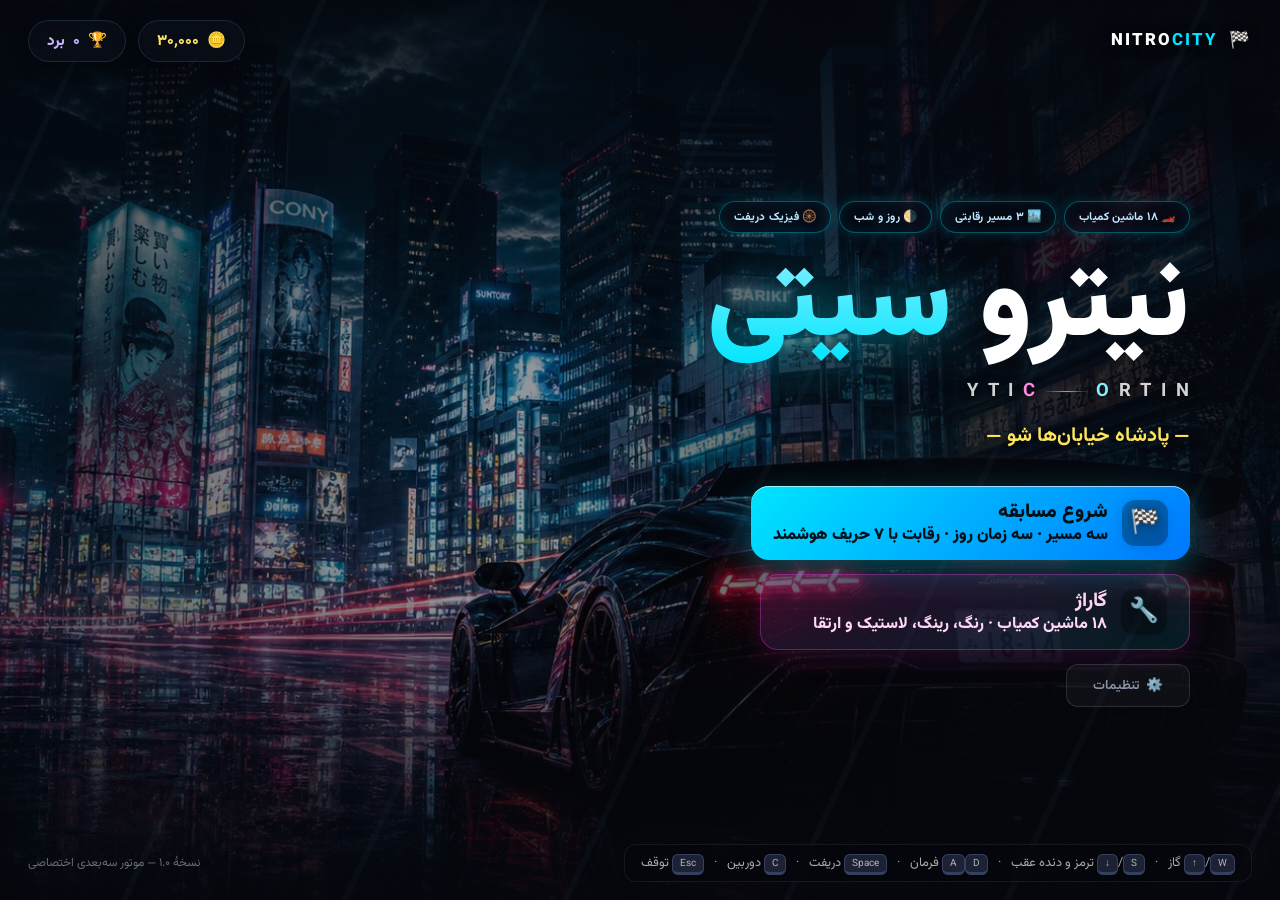
==== index.html @ 181ea03b "feat(polish): epic main menu, richer car models, livelier world Main menu: floating neon particles, " ====
<!DOCTYPE html>
<html lang="fa" dir="rtl">
<head>
<meta charset="UTF-8">
<meta name="viewport" content="width=device-width, initial-scale=1.0, maximum-scale=1.0, user-scalable=no">
<meta name="theme-color" content="#05070d">
<meta name="description" content="نیترو سیتی — بازی ماشین‌سواری سه‌بعدی حرفه‌ای با ۱۸ خودروی اسپرت، مسابقه‌ای، لوکس، کلاسیک و هایپر، سه مسیر مسابقه و شخصی‌سازی کامل.">
<title>نیترو سیتی | Nitro City — مسابقهٔ سه‌بعدی ماشین‌ها</title>
<link rel="icon" href="data:image/svg+xml,<svg xmlns=%22http://www.w3.org/2000/svg%22 viewBox=%220 0 100 100%22><text y=%22.9em%22 font-size=%2290%22>🏁</text></svg>">
<link rel="preconnect" href="https://fonts.googleapis.com">
<link rel="preconnect" href="https://fonts.gstatic.com" crossorigin>
<link href="https://fonts.googleapis.com/css2?family=Vazirmatn:wght@400;600;800;900&display=swap" rel="stylesheet">
<link rel="stylesheet" href="css/style.css">
</head>
<body>
<div id="app">

  <!-- ============ صفحهٔ اصلی ============ -->
  <section id="screen-menu" class="screen visible">
    <div class="menu-bg"></div>
    <div class="menu-vignette"></div>

    <header class="menu-topbar">
      <div class="brand-mini"><span class="flag">🏁</span> NITRO<b>CITY</b></div>
      <div class="topbar-pills">
        <div class="pill pill-coins" title="اعتبار شما">🪙 <span id="menu-coins">۰</span></div>
        <div class="pill pill-wins" title="بردهای شما">🏆 <span id="menu-wins">۰</span> برد</div>
      </div>
    </header>

    <div id="menu-particles" aria-hidden="true"><i></i><i></i><i></i><i></i><i></i><i></i><i></i><i></i><i></i><i></i><i></i><i></i><i></i><i></i><i></i><i></i><i></i><i></i><i></i><i></i></div>
    <div class="speed-lines" aria-hidden="true"></div>
    <div class="menu-center">
      <div class="menu-chips">
        <span class="menu-chip">🏎️ ۱۸ ماشین کمیاب</span>
        <span class="menu-chip">🏙️ ۳ مسیر رقابتی</span>
        <span class="menu-chip">🌗 روز و شب</span>
        <span class="menu-chip">🛞 فیزیک دریفت</span>
      </div>
      <div class="game-logo">نیترو <em>سیتی</em></div>
      <div class="game-logo-en"><span>N</span><span>I</span><span>T</span><span>R</span><span>O</span><s></s><span>C</span><span>I</span><span>T</span><span>Y</span></div>
      <div class="tagline"><span class="neon-flicker">— پادشاه خیابان‌ها شو —</span></div>

      <div class="menu-buttons">
        <button id="btn-start-race" class="btn btn-primary btn-huge">
          <span class="btn-icon">🏁</span>
          <span class="btn-text">شروع مسابقه<small>سه مسیر · سه زمان روز · رقابت با ۷ حریف هوشمند</small></span>
        </button>
        <button id="btn-garage" class="btn btn-secondary btn-huge">
          <span class="btn-icon">🔧</span>
          <span class="btn-text">گاراژ<small>۱۸ ماشین کمیاب · رنگ، رینگ، لاستیک و ارتقا</small></span>
        </button>
        <button id="btn-settings" class="btn btn-ghost">⚙️ &nbsp;تنظیمات</button>
      </div>
    </div>

    <footer class="menu-footer">
      <div class="controls-hint">
        <span><kbd>W</kbd>/<kbd>↑</kbd> گاز</span>·
        <span><kbd>S</kbd>/<kbd>↓</kbd> ترمز و دنده عقب</span>·
        <span><kbd>A</kbd><kbd>D</kbd> فرمان</span>·
        <span><kbd>Space</kbd> دریفت</span>·
        <span><kbd>C</kbd> دوربین</span>·
        <span><kbd>Esc</kbd> توقف</span>
      </div>
      <div class="menu-version">نسخهٔ ۱.۰ — موتور سه‌بعدی اختصاصی</div>
    </footer>
  </section>

  <!-- ============ انتخاب مسیر و مسابقه ============ -->
  <section id="screen-setup" class="screen">
    <header class="subtopbar">
      <button class="icon-btn back-btn" data-goto="menu" aria-label="بازگشت">←</button>
      <h2>انتخاب مسیر مسابقه</h2>
      <div class="pill pill-coins">🪙 <span id="setup-coins">۰</span></div>
    </header>

    <div class="setup-scroll">
      <div id="track-list" class="track-list"></div>

      <div class="setup-options">
        <div class="option-group">
          <div class="option-title">🕒 زمان روز</div>
          <div id="tod-list" class="choice-row"></div>
        </div>
        <div class="option-group">
          <div class="option-title">🔄 تعداد دور</div>
          <div id="laps-group" class="choice-row">
            <button class="choice-chip" data-laps="1">۱ دور</button>
            <button class="choice-chip selected" data-laps="2">۲ دور</button>
            <button class="choice-chip" data-laps="3">۳ دور</button>
          </div>
        </div>
        <div class="option-group">
          <div class="option-title">🎚️ سختی</div>
          <div id="diff-group" class="choice-row"></div>
        </div>
      </div>

      <div class="setup-car-bar">
        <div class="setup-car-info">
          <span class="setup-car-label">ماشین شما</span>
          <strong id="setup-car-name">—</strong>
          <span id="setup-car-class" class="class-badge">اسپرت</span>
        </div>
        <button id="btn-change-car" class="btn btn-ghost small">تعویض ماشین</button>
        <button id="btn-launch" class="btn btn-primary btn-launch">استارت! 🟢</button>
      </div>
    </div>
  </section>

  <!-- ============ گاراژ ============ -->
  <section id="screen-garage" class="screen">
    <header class="subtopbar">
      <button class="icon-btn back-btn" data-goto="menu" aria-label="بازگشت">←</button>
      <h2>گاراژ نیترو سیتی</h2>
      <div class="pill pill-coins">🪙 <span id="garage-coins">۰</span></div>
    </header>

    <div class="garage-layout">
      <!-- پنل مشخصات و ارتقا -->
      <aside class="spec-panel panel">
        <div class="spec-badges"><span id="spec-class" class="class-badge">اسپرت</span><span id="spec-rarity" class="rarity-badge">معمولی</span></div>
        <h1 id="spec-name" class="spec-name">—</h1>
        <div id="spec-model" class="spec-model">—</div>
        <p id="spec-desc" class="spec-desc">—</p>

        <div class="stat-bars">
          <div class="stat-row"><span class="stat-label">سرعت</span><div class="bar"><div class="bar-fill speed" id="bar-speed"></div></div><span class="stat-num" id="num-speed">۰</span></div>
          <div class="stat-row"><span class="stat-label">شتاب</span><div class="bar"><div class="bar-fill accel" id="bar-accel"></div></div><span class="stat-num" id="num-accel">۰</span></div>
          <div class="stat-row"><span class="stat-label">هندلینگ</span><div class="bar"><div class="bar-fill handling" id="bar-handling"></div></div><span class="stat-num" id="num-handling">۰</span></div>
          <div class="stat-row"><span class="stat-label">ترمز</span><div class="bar"><div class="bar-fill braking" id="bar-braking"></div></div><span class="stat-num" id="num-braking">۰</span></div>
        </div>
        <div class="spec-chips">
          <div class="chip">🏎️ حداکثر سرعت <b id="chip-topspeed">۰</b> km/h</div>
          <div class="chip">📅 سال <b id="chip-year">۰</b></div>
        </div>

        <div class="upgrades">
          <div class="upgrades-title">⚡ ارتقای ماشین <span id="upgrade-note"></span></div>
          <div id="upgrade-rows"></div>
        </div>
      </aside>

      <!-- پیش‌نمایش سه‌بعدی -->
      <div class="preview-area">
        <div class="preview-glow"></div>
        <canvas id="garage-canvas"></canvas>
        <button class="preview-arrow prev" id="car-prev" aria-label="ماشین قبلی">›</button>
        <button class="preview-arrow next" id="car-next" aria-label="ماشین بعدی">‹</button>
        <div class="preview-counter" id="preview-counter">۱ / ۱۸</div>
      </div>

      <!-- پنل شخصی‌سازی -->
      <aside class="custom-panel panel">
        <div class="custom-section">
          <div class="custom-title">🎨 رنگ بدنه</div>
          <div id="paint-grid" class="paint-grid"></div>
          <div id="finish-row" class="choice-row finish-row"></div>
        </div>

        <div class="custom-section">
          <div class="custom-title">⚙️ رینگ‌ها</div>
          <div id="rim-grid" class="rim-grid"></div>
          <div class="rim-color-row"><span class="mini-label">رنگ رینگ</span><div id="rimcolor-row" class="choice-row"></div></div>
        </div>

        <div class="custom-section">
          <div class="custom-title">🛞 لاستیک</div>
          <div id="tire-list" class="tire-list"></div>
        </div>

        <div class="custom-section">
          <div class="custom-title">💡 زیرنور نئون</div>
          <div id="glow-row" class="choice-row"></div>
        </div>

        <button id="btn-buy" class="btn btn-primary btn-buy">انتخاب این ماشین</button>
      </aside>
    </div>

    <div class="car-strip-wrap">
      <div id="car-strip" class="car-strip"></div>
    </div>
  </section>

  <!-- ============ نتایج مسابقه ============ -->
  <section id="screen-results" class="screen">
    <div class="results-card panel">
      <div id="result-medal" class="result-medal">🥇</div>
      <h1 id="result-title" class="result-title">برنده شدید!</h1>
      <div id="result-track" class="result-track">خیابان نئون · شب</div>

      <div class="result-breakdown">
        <div class="result-row"><span>جایزهٔ رتبه <b id="result-place">۱</b>ام</span><span class="coin">🪙 <b id="result-place-coins">۰</b></span></div>
        <div class="result-row"><span>پاداش دریفت (<b id="result-drift-score">۰</b> امتیاز)</span><span class="coin">🪙 <b id="result-drift-coins">۰</b></span></div>
        <div class="result-row total"><span>مجموع دریافتی</span><span class="coin">🪙 <b id="result-total-coins">۰</b></span></div>
      </div>

      <div class="result-records">
        <div class="record"><span class="record-label">بهترین دور</span><b id="result-best-lap">—</b><span id="result-new-best" class="new-best hidden">رکورد جدید! ⚡</span></div>
        <div class="record"><span class="record-label">زمان کل</span><b id="result-total-time">—</b></div>
      </div>

      <div class="result-buttons">
        <button id="btn-retry" class="btn btn-primary">🔁 دوباره</button>
        <button id="btn-results-garage" class="btn btn-secondary">🔧 گاراژ</button>
        <button id="btn-results-menu" class="btn btn-ghost">🏠 منوی اصلی</button>
      </div>
    </div>
  </section>

  <!-- ============ HUD مسابقه ============ -->
  <section id="screen-hud" class="screen">
    <div id="race-container"></div>

    <div id="hud">
      <div class="hud-top-right">
        <div class="hud-block">
          <div id="hud-pos-wrap" class="hud-pos-wrap"><span id="hud-pos">1</span><span class="hud-pos-total">/۸</span></div>
          <div class="hud-block-label">جایگاه</div>
        </div>
        <div class="hud-block">
          <div id="hud-lap" class="hud-mid-text">دور ۱/۲</div>
          <div class="hud-block-label">دور</div>
        </div>
        <div class="hud-block">
          <div id="hud-time" class="hud-mid-text">۰۰:۰۰.۰۰</div>
          <div class="hud-block-label">زمان · بهترین: <span id="hud-best">--:--.--</span></div>
        </div>
      </div>

      <div class="hud-top-left">
        <button id="btn-cam" class="hud-btn" title="تغییر دوربین (C)">🎥</button>
        <button id="btn-mute" class="hud-btn" title="صدا (M)">🔊</button>
        <button id="btn-pause" class="hud-btn" title="توقف (Esc)">⏸️</button>
      </div>

      <div class="hud-speedo">
        <div class="rpm-bar"><div id="hud-rpm-fill" class="rpm-fill"></div></div>
        <div class="speedo-row">
          <div id="hud-speed" class="hud-speed">۰</div>
          <div class="speedo-side">
            <div class="speedo-unit">km/h</div>
            <div class="gear-badge">دنده <b id="hud-gear">1</b></div>
          </div>
        </div>
      </div>

      <canvas id="minimap" width="170" height="170" aria-hidden="true"></canvas>
      <div id="hud-msg" class="hud-msg"></div>
      <div id="hud-drift" class="hud-drift">DRIFT +0</div>
    </div>

    <div id="countdown-overlay"><div id="countdown-num">3</div></div>

    <div id="pause-overlay">
      <div class="pause-card panel">
        <h2>⏸️ توقف بازی</h2>
        <button id="btn-resume" class="btn btn-primary">ادامهٔ مسابقه</button>
        <button id="btn-restart" class="btn btn-secondary">🔁 شروع دوباره</button>
        <button id="btn-quit" class="btn btn-ghost">🏠 خروج به منو</button>
      </div>
    </div>

    <div id="touch-controls" aria-hidden="true">
      <div class="touch-left">
        <button id="touch-left" class="touch-btn steer">◀</button>
        <button id="touch-right" class="touch-btn steer">▶</button>
      </div>
      <div class="touch-right">
        <button id="touch-drift" class="touch-btn drift">DRIFT</button>
        <button id="touch-brake" class="touch-btn brake">▼</button>
        <button id="touch-gas" class="touch-btn gas">▲</button>
      </div>
    </div>
  </section>

  <!-- ============ تنظیمات ============ -->
  <div id="settings-modal" class="modal" role="dialog" aria-modal="true" aria-labelledby="settings-title">
    <div class="modal-card panel">
      <div class="modal-head">
        <h2 id="settings-title">⚙️ تنظیمات</h2>
        <button id="btn-close-settings" class="icon-btn" aria-label="بستن">✕</button>
      </div>
      <div class="setting-row">
        <div><div class="setting-name">کیفیت گرافیک</div><div class="setting-desc">سایه‌ها و رزولوشن رندر</div></div>
        <div id="setting-quality" class="choice-row">
          <button class="choice-chip" data-q="high">بالا ✨</button>
          <button class="choice-chip" data-q="low">سریع 🚀</button>
        </div>
      </div>
      <div class="setting-row">
        <div><div class="setting-name">دوربین پیش‌فرض</div><div class="setting-desc">نمای شروع هر مسابقه</div></div>
        <div id="setting-camera" class="choice-row">
          <button class="choice-chip" data-cam="chase">تعقیب</button>
          <button class="choice-chip" data-cam="cockpit">کابین</button>
        </div>
      </div>
      <div class="setting-row">
        <div><div class="setting-name">صدا</div><div class="setting-desc">موتور، تایر و افکت‌ها</div></div>
        <div id="setting-mute" class="choice-row">
          <button class="choice-chip" data-mute="off">روشن 🔊</button>
          <button class="choice-chip" data-mute="on">بی‌صدا 🔇</button>
        </div>
      </div>
      <button id="btn-reset-save" class="btn btn-danger">🗑️ شروع از صفر (حذف پیشرفت)</button>
    </div>
  </div>

  <div id="toast" role="status"></div>
</div>

<script src="js/vendor/three.min.js"></script>
<script src="js/data.js"></script>
<script src="js/audio.js"></script>
<script src="js/carfactory.js"></script>
<script src="js/world.js"></script>
<script src="js/race.js"></script>
<script src="js/ui.js"></script>
<script src="js/main.js"></script>
</body>
</html>
---- css/style.css ----
/* ============================================================
   NIRO CITY — استایل کامل بازی (تاریک · نئون · RTL)
   ============================================================ */
:root{
  --bg:#05070d;
  --bg-2:#0a0e18;
  --panel:rgba(15,19,32,.78);
  --panel-solid:#10141f;
  --panel-border:rgba(120,220,255,.14);
  --panel-border-strong:rgba(0,229,255,.35);
  --text:#e9edf5;
  --muted:#8b93a7;
  --cyan:#00e5ff;
  --cyan-dim:#0e6e80;
  --magenta:#ff2fd6;
  --yellow:#ffe45e;
  --orange:#ff7a1a;
  --green:#34d399;
  --red:#ff5d5d;
  --shadow:0 18px 60px rgba(0,0,0,.55);
  --radius:18px;
  --font:'Vazirmatn',Tahoma,sans-serif;
}
*{margin:0;padding:0;box-sizing:border-box;-webkit-tap-highlight-color:transparent}
html,body{height:100%;overflow:hidden;background:var(--bg)}
body{font-family:var(--font);color:var(--text);user-select:none}
#app{position:fixed;inset:0;overflow:hidden}
.hidden{display:none !important}
b,strong{font-weight:800}
kbd{background:#1c2233;border:1px solid #33405e;border-bottom-width:3px;border-radius:6px;padding:1px 7px;font-size:.78em;font-family:inherit}

/* ============ اسکرین‌ها ============ */
.screen{position:absolute;inset:0;opacity:0;visibility:hidden;pointer-events:none;transition:opacity .38s ease,visibility .38s;overflow:hidden}
.screen.visible{opacity:1;visibility:visible;pointer-events:auto}

/* ============ دکمه‌ها ============ */
.btn{font-family:var(--font);cursor:pointer;border:none;border-radius:14px;color:var(--text);display:inline-flex;align-items:center;gap:12px;justify-content:center;transition:transform .15s,box-shadow .15s,filter .15s;position:relative;white-space:nowrap}
.btn:active{transform:scale(.965)}
.btn-primary{background:linear-gradient(135deg,#00e5ff 0%,#00b3ff 45%,#0077ff 100%);color:#031018;font-weight:900;box-shadow:0 10px 34px rgba(0,229,255,.32),inset 0 1px 0 rgba(255,255,255,.6)}
.btn-primary:hover{transform:translateY(-2px);box-shadow:0 14px 44px rgba(0,229,255,.45),inset 0 1px 0 rgba(255,255,255,.6);filter:brightness(1.06)}
.btn-secondary{background:linear-gradient(160deg,rgba(255,47,214,.16),rgba(0,229,255,.10));border:1px solid rgba(255,47,214,.35);color:#ffd7f4;font-weight:800;box-shadow:0 8px 26px rgba(255,47,214,.12)}
.btn-secondary:hover{border-color:var(--magenta);transform:translateY(-2px);box-shadow:0 12px 34px rgba(255,47,214,.28)}
.btn-ghost{background:rgba(255,255,255,.04);border:1px solid rgba(255,255,255,.12);color:var(--muted);font-weight:600}
.btn-ghost:hover{color:var(--text);border-color:rgba(255,255,255,.3)}
.btn-danger{background:linear-gradient(160deg,#3a0d12,#20060a);border:1px solid rgba(255,93,93,.4);color:#ffb1b1;font-weight:700;padding:12px 18px;width:100%;margin-top:14px}
.btn-danger:hover{border-color:var(--red);color:#fff}
.btn-huge{padding:14px 22px;min-width:min(430px,92vw);justify-content:flex-start;text-align:right;border-radius:18px}
.btn-text{display:flex;flex-direction:column;align-items:flex-start;line-height:1.25;font-size:1.22rem}
.btn-big{font-size:1.2rem;padding:16px 30px}
.btn.small{padding:8px 14px;font-size:.85rem}
.icon-btn{background:rgba(255,255,255,.05);border:1px solid rgba(255,255,255,.1);color:var(--text);width:44px;height:44px;border-radius:12px;font-size:1.35rem;cursor:pointer;transition:.15s;display:inline-flex;align-items:center;justify-content:center}
.icon-btn:hover{border-color:var(--cyan);color:var(--cyan)}
.back-btn{font-size:1.5rem}

.pill{background:rgba(10,14,24,.72);backdrop-filter:blur(8px);border:1px solid var(--panel-border);border-radius:999px;padding:8px 18px;font-weight:800;font-size:.95rem;display:inline-flex;align-items:center;gap:8px;box-shadow:0 4px 18px rgba(0,0,0,.4)}
.pill-coins{color:var(--yellow)}
.pill-wins{color:#c4b5fd}

/* ============ منوی اصلی ============ */
#screen-menu{display:flex;flex-direction:column;overflow:hidden}
.menu-bg{position:absolute;inset:0;background:url('../assets/hero.jpg') center 30%/cover no-repeat;transform:scale(1.06);animation:heroDrift 26s ease-in-out infinite alternate}
@keyframes heroDrift{from{transform:scale(1.06) translate(0,0)}to{transform:scale(1.13) translate(-1.6%, -3%)}}
/* لوگوی دوخطی سینمایی با میله‌های نوری */
.menu-vignette{position:absolute;inset:0;background:radial-gradient(120% 90% at 72% 42%,transparent 0%,rgba(5,7,13,.28) 55%,rgba(5,7,13,.66) 100%),linear-gradient(90deg,rgba(5,7,13,.25) 0%,rgba(5,7,13,.05) 40%,rgba(5,7,13,.8) 78%),linear-gradient(0deg,rgba(5,7,13,.94) 0%,rgba(5,7,13,.18) 34%,rgba(5,7,13,.3) 74%,rgba(5,7,13,.88) 100%)}

/* ذرات شناور نئون */
#menu-particles{position:absolute;inset:0;z-index:1;pointer-events:none;overflow:hidden}
#menu-particles i{position:absolute;bottom:-12px;border-radius:50%;background:#7ff0ff;box-shadow:0 0 6px 1px rgba(0,229,255,.75);opacity:0;animation:particleRise linear infinite}
#menu-particles i:nth-child(3n){background:#ffb3f3;box-shadow:0 0 7px 1px rgba(255,47,214,.7)}
#menu-particles i:nth-child(3n+1){background:#fff3a6;box-shadow:0 0 6px 1px rgba(255,227,94,.6)}
@keyframes particleRise{0%{transform:translateY(0) translateX(0);opacity:0}12%{opacity:.9}70%{opacity:.55}100%{transform:translateY(-108vh) translateX(6vw);opacity:0}}
#menu-particles i:nth-child(1){left:6%;width:4px;height:4px;animation-duration:11s;animation-delay:-1s}
#menu-particles i:nth-child(2){left:13%;width:2px;height:2px;animation-duration:14s;animation-delay:-6s}
#menu-particles i:nth-child(3){left:19%;width:5px;height:5px;animation-duration:10s;animation-delay:-3.5s}
#menu-particles i:nth-child(4){left:24%;width:3px;height:3px;animation-duration:16s;animation-delay:-9s}
#menu-particles i:nth-child(5){left:31%;width:2px;height:2px;animation-duration:12s;animation-delay:-4.5s}
#menu-particles i:nth-child(6){left:37%;width:5px;height:5px;animation-duration:13.5s;animation-delay:-11s}
#menu-particles i:nth-child(7){left:43%;width:3px;height:3px;animation-duration:9.5s;animation-delay:-2s}
#menu-particles i:nth-child(8){left:49%;width:2px;height:2px;animation-duration:15s;animation-delay:-7.5s}
#menu-particles i:nth-child(9){left:55%;width:4px;height:4px;animation-duration:11.5s;animation-delay:-5s}
#menu-particles i:nth-child(10){left:61%;width:3px;height:3px;animation-duration:17s;animation-delay:-13s}
#menu-particles i:nth-child(11){left:66%;width:5px;height:5px;animation-duration:10.5s;animation-delay:-8.5s}
#menu-particles i:nth-child(12){left:71%;width:2px;height:2px;animation-duration:14.5s;animation-delay:-1.5s}
#menu-particles i:nth-child(13){left:77%;width:4px;height:4px;animation-duration:12.5s;animation-delay:-10s}
#menu-particles i:nth-child(14){left:82%;width:3px;height:3px;animation-duration:16.5s;animation-delay:-4s}
#menu-particles i:nth-child(15){left:88%;width:5px;height:5px;animation-duration:9s;animation-delay:-6.5s}
#menu-particles i:nth-child(16){left:93%;width:2px;height:2px;animation-duration:15.5s;animation-delay:-12s}
#menu-particles i:nth-child(17){left:9%;width:3px;height:3px;animation-duration:13s;animation-delay:-5.5s}
#menu-particles i:nth-child(18){left:52%;width:4px;height:4px;animation-duration:18s;animation-delay:-15s}
#menu-particles i:nth-child(19){left:68%;width:2px;height:2px;animation-duration:11s;animation-delay:-7s}
#menu-particles i:nth-child(20){left:40%;width:4px;height:4px;animation-duration:12s;animation-delay:-0.5s}

/* خطوط سرعت کنار‌های صفحه */
.speed-lines{position:absolute;inset:0;z-index:1;pointer-events:none;opacity:.5;background:repeating-linear-gradient(115deg,transparent 0 90px,rgba(140,235,255,.05) 90px 96px,transparent 96px 200px);animation:linesSlide 2.6s linear infinite}
@keyframes linesSlide{from{transform:translateX(0)}to{transform:translateX(-283px)}}
.menu-topbar{position:relative;display:flex;justify-content:space-between;align-items:center;padding:20px 28px;z-index:2}
.brand-mini{font-weight:900;letter-spacing:2px;font-size:1.05rem;color:#fff;text-shadow:0 2px 12px rgba(0,0,0,.7)}
.brand-mini b{color:var(--cyan)}
.brand-mini .flag{margin-left:6px}
.topbar-pills{display:flex;gap:12px}

.menu-chips{display:flex;gap:8px;flex-wrap:wrap;margin-bottom:16px}
.menu-chip{font-size:.72rem;font-weight:700;letter-spacing:.2px;color:#bfeaff;background:rgba(5,10,20,.55);border:1px solid rgba(0,229,255,.35);border-radius:999px;padding:6px 14px;backdrop-filter:blur(6px);box-shadow:0 0 14px rgba(0,229,255,.18),inset 0 0 12px rgba(0,229,255,.08)}
.menu-center{position:relative;z-index:2;flex:1;display:flex;flex-direction:column;justify-content:center;align-items:flex-start;padding:0 clamp(20px,7vw,110px)}
.game-logo{position:relative;font-size:clamp(3.4rem,9.5vw,7rem);font-weight:900;line-height:1.05;color:#fff;text-shadow:0 6px 44px rgba(0,0,0,.8),0 0 90px rgba(0,229,255,.35),0 2px 0 rgba(255,255,255,.18) inset}
.game-logo em{font-style:normal;background:linear-gradient(180deg,#a5f3ff 0%,#00e5ff 38%,#0077ff 75%,#00e5ff 100%);-webkit-background-clip:text;background-clip:text;-webkit-text-fill-color:transparent;background-size:100% 220%;animation:logoSheen 4.2s ease-in-out infinite;filter:drop-shadow(0 4px 26px rgba(0,229,255,.5))}
@keyframes logoSheen{0%,100%{background-position:50% 0%}50%{background-position:50% 100%}}
.game-logo-en{display:flex;align-items:center;gap:.42em;font-size:clamp(.8rem,1.6vw,1.15rem);letter-spacing:.1em;color:rgba(255,255,255,.82);margin-top:10px;font-weight:700;text-shadow:0 2px 10px rgba(0,0,0,.8)}
.game-logo-en span{display:inline-block;animation:letterFloat 2.6s ease-in-out infinite}
.game-logo-en span:nth-child(1){animation-delay:0s}.game-logo-en span:nth-child(2){animation-delay:.12s}.game-logo-en span:nth-child(3){animation-delay:.24s}.game-logo-en span:nth-child(4){animation-delay:.36s}.game-logo-en span:nth-child(5){animation-delay:.48s;color:#7ff0ff}
.game-logo-en s{text-decoration:none;width:2.4em;height:1px;background:linear-gradient(90deg,transparent,#00e5ff,transparent);display:inline-block}
.game-logo-en span:nth-child(7){animation-delay:.72s;color:#ff8ae2}.game-logo-en span:nth-child(8){animation-delay:.84s}.game-logo-en span:nth-child(9){animation-delay:.96s}.game-logo-en span:nth-child(10){animation-delay:1.08s}.game-logo-en span:nth-child(11){animation-delay:1.2s}
@keyframes letterFloat{0%,100%{transform:translateY(0);opacity:.85}50%{transform:translateY(-4px);opacity:1;text-shadow:0 0 12px rgba(0,229,255,.8)}}
.tagline{margin-top:14px;color:var(--yellow);font-weight:700;font-size:clamp(.95rem,1.6vw,1.25rem);text-shadow:0 2px 14px rgba(0,0,0,.85)}
.neon-flicker{animation:neonFlicker 6s infinite}
@keyframes neonFlicker{0%,100%{opacity:1}92%{opacity:1}93%{opacity:.35}94%{opacity:1}96%{opacity:.5}97%{opacity:1}}

.menu-buttons{display:flex;flex-direction:column;gap:14px;margin-top:34px;align-items:flex-start}
#btn-settings{align-self:flex-start;padding:10px 26px;border-radius:12px}
/* دکمهٔ اصلی با تپش نور + آیکون روی چیپ */
#btn-start-race{position:relative;overflow:hidden;animation:ctaPulse 2.8s ease-in-out infinite}
#btn-start-race::before{content:'';position:absolute;inset:0;background:linear-gradient(110deg,transparent 20%,rgba(255,255,255,.35) 42%,rgba(255,255,255,.55) 50%,rgba(255,255,255,.35) 58%,transparent 80%);transform:translateX(-120%);animation:ctaShine 3.6s ease-in-out infinite;pointer-events:none}
@keyframes ctaShine{0%,60%{transform:translateX(-120%)}100%{transform:translateX(120%)}}
@keyframes ctaPulse{0%,100%{box-shadow:0 10px 42px rgba(0,229,255,.35),0 0 0 1px rgba(0,229,255,.35)}50%{box-shadow:0 10px 64px rgba(0,229,255,.55),0 0 0 2px rgba(0,229,255,.6)}}
.btn-icon{display:inline-flex;align-items:center;justify-content:center;width:46px;height:46px;border-radius:13px;background:rgba(0,0,0,.28);font-size:1.5rem;flex-shrink:0;filter:drop-shadow(0 2px 6px rgba(0,0,0,.4))}
.btn-huge{display:flex;gap:14px;align-items:center}

.menu-footer{position:relative;z-index:2;display:flex;justify-content:space-between;align-items:center;padding:18px 28px;gap:14px;flex-wrap:wrap}
.controls-hint{display:flex;gap:10px;align-items:center;flex-wrap:wrap;color:rgba(255,255,255,.66);font-size:.8rem;background:rgba(5,7,13,.45);backdrop-filter:blur(6px);padding:8px 16px;border-radius:12px;border:1px solid rgba(255,255,255,.07)}
.menu-version{color:rgba(255,255,255,.4);font-size:.75rem}

/* ============ تاپ‌بار زیرصفحه‌ها ============ */
.subtopbar{position:relative;display:flex;align-items:center;justify-content:space-between;padding:16px 22px;border-bottom:1px solid rgba(255,255,255,.06);background:rgba(8,11,20,.75);backdrop-filter:blur(12px);z-index:5;flex-shrink:0}
.subtopbar h2{font-size:1.25rem;font-weight:800;letter-spacing:.2px}

/* ============ انتخاب مسیر ============ */
#screen-setup{display:flex;flex-direction:column;background:radial-gradient(1200px 700px at 50% -10%,#101a30 0%,var(--bg) 60%)}
.setup-scroll{flex:1;overflow-y:auto;padding:22px clamp(14px,4vw,48px) 34px;display:flex;flex-direction:column;gap:22px;max-width:1240px;width:100%;margin:0 auto}
.track-list{display:grid;grid-template-columns:repeat(3,1fr);gap:18px}
.track-card{background:var(--panel);border:1px solid var(--panel-border);border-radius:var(--radius);overflow:hidden;cursor:pointer;transition:.22s;position:relative;text-align:right;font-family:var(--font);color:var(--text);display:flex;flex-direction:column;padding:0;backdrop-filter:blur(10px)}
.track-card:hover{transform:translateY(-4px);border-color:var(--panel-border-strong);box-shadow:0 18px 50px rgba(0,229,255,.12)}
.track-card.selected{border-color:var(--cyan);box-shadow:0 0 0 2px var(--cyan),0 22px 60px rgba(0,229,255,.25)}
.track-card.selected::after{content:'✓';position:absolute;top:12px;left:12px;width:30px;height:30px;border-radius:50%;background:var(--cyan);color:#031018;display:flex;align-items:center;justify-content:center;font-weight:900;box-shadow:0 0 18px rgba(0,229,255,.6)}
.track-canvas{width:100%;height:158px;display:block;background:linear-gradient(180deg,#0d1322,#080c16)}
.track-body{padding:14px 16px 16px}
.track-name{font-size:1.25rem;font-weight:900}
.track-en{font-size:.62rem;letter-spacing:.32em;color:var(--cyan);opacity:.85;margin-top:2px}
.track-desc{color:var(--muted);font-size:.8rem;margin-top:8px;line-height:1.7;min-height:2.7em}
.track-meta{display:flex;gap:8px;margin-top:10px;flex-wrap:wrap}
.track-meta span{background:rgba(255,255,255,.05);border:1px solid rgba(255,255,255,.08);padding:4px 12px;border-radius:999px;font-size:.72rem;color:#c9d3e8}
.track-best{color:var(--yellow);font-size:.75rem;margin-top:8px;min-height:1.2em}

.setup-options{display:grid;grid-template-columns:1fr 1fr 1fr;gap:18px}
.option-group{background:var(--panel);border:1px solid var(--panel-border);border-radius:var(--radius);padding:14px 16px;backdrop-filter:blur(10px)}
.option-title{font-weight:800;margin-bottom:10px;color:#cfe9ff;font-size:.92rem}
.choice-row{display:flex;gap:10px;flex-wrap:wrap}
.choice-chip{font-family:var(--font);background:rgba(255,255,255,.045);border:1px solid rgba(255,255,255,.1);color:var(--text);border-radius:12px;padding:10px 16px;cursor:pointer;font-size:.86rem;font-weight:700;transition:.18s;display:flex;align-items:center;gap:8px}
.choice-chip:hover{border-color:rgba(255,255,255,.3)}
.choice-chip.selected{background:linear-gradient(140deg,rgba(0,229,255,.22),rgba(0,119,255,.14));border-color:var(--cyan);color:#a5f3ff;box-shadow:0 0 16px rgba(0,229,255,.25)}
.tod-chip{flex-direction:column;gap:4px;padding:8px 10px;min-width:76px}
.tod-sky{width:52px;height:34px;border-radius:8px;border:1px solid rgba(255,255,255,.25)}
.tod-day{background:linear-gradient(180deg,#3a7bd5,#bfe0f2)}
.tod-sunset{background:linear-gradient(180deg,#2a1846 0%,#83355c 55%,#ff9a4a 100%)}
.tod-night{background:radial-gradient(circle at 68% 30%,#e8eeff 6%,transparent 12%),linear-gradient(180deg,#01040f,#131f38)}

.setup-car-bar{display:flex;align-items:center;gap:18px;background:linear-gradient(90deg,rgba(0,229,255,.1),rgba(255,47,214,.08));border:1px solid var(--panel-border-strong);border-radius:var(--radius);padding:14px 20px;flex-wrap:wrap}
.setup-car-info{display:flex;align-items:center;gap:14px;flex:1;min-width:230px}
.setup-car-label{color:var(--muted);font-size:.75rem}
#setup-car-name{font-size:1.15rem}
.btn-launch{font-size:1.35rem;padding:16px 44px;border-radius:16px;letter-spacing:.5px}

.class-badge{background:rgba(34,211,238,.14);color:#67e8f9;border:1px solid rgba(34,211,238,.4);border-radius:8px;padding:3px 12px;font-size:.72rem;font-weight:800}
.rarity-badge{background:rgba(255,255,255,.05);border-radius:8px;padding:3px 12px;font-size:.72rem;font-weight:700;border:1px solid currentColor}

/* ============ گاراژ ============ */
#screen-garage{display:flex;flex-direction:column;background:radial-gradient(1300px 800px at 50% -10%,#141026 0%,var(--bg) 55%)}
.garage-layout{flex:1;display:grid;grid-template-columns:312px 1fr 320px;gap:14px;padding:14px 16px 6px;min-height:0}
.panel{background:var(--panel);border:1px solid var(--panel-border);border-radius:var(--radius);backdrop-filter:blur(12px);box-shadow:var(--shadow)}
.spec-panel{padding:18px 18px 16px;overflow-y:auto;display:flex;flex-direction:column;gap:10px}
.spec-badges{display:flex;gap:8px}
.spec-name{font-size:1.65rem;font-weight:900;line-height:1.25}
.spec-model{color:var(--muted);font-size:.78rem;letter-spacing:.4px;margin-top:-6px}
.spec-desc{color:#b9c3d9;font-size:.8rem;line-height:1.85}

.stat-bars{display:flex;flex-direction:column;gap:9px;margin-top:2px}
.stat-row{display:flex;align-items:center;gap:10px}
.stat-label{width:56px;font-size:.78rem;color:var(--muted)}
.bar{flex:1;height:10px;background:rgba(255,255,255,.07);border-radius:99px;overflow:hidden}
.bar-fill{height:100%;border-radius:99px;transition:width .5s cubic-bezier(.2,.9,.25,1.2);background:#888}
.bar-fill.speed{background:linear-gradient(90deg,#00e5ff,#0077ff)}
.bar-fill.accel{background:linear-gradient(90deg,#ffe45e,#ff8c1a)}
.bar-fill.handling{background:linear-gradient(90deg,#34d399,#0f9d63)}
.bar-fill.braking{background:linear-gradient(90deg,#ff7aa5,#e0245e)}
.stat-num{width:34px;text-align:center;font-weight:800;font-size:.82rem;color:#dbe4f5}

.spec-chips{display:flex;gap:8px;flex-wrap:wrap}
.chip{background:rgba(255,255,255,.05);border:1px solid rgba(255,255,255,.09);border-radius:10px;padding:6px 11px;font-size:.72rem;color:#c9d3e8}
.chip b{color:#fff}

.upgrades{border-top:1px solid rgba(255,255,255,.08);padding-top:10px}
.upgrades-title{font-weight:800;font-size:.88rem;color:#ffe9a8;margin-bottom:8px}
#upgrade-rows{display:flex;flex-direction:column;gap:8px}
.upgrade-row{display:flex;align-items:center;gap:10px;background:rgba(255,255,255,.035);border:1px solid rgba(255,255,255,.07);border-radius:12px;padding:8px 10px}
.upg-info{flex:1;min-width:0}
.upg-name{font-size:.8rem;font-weight:800}
.upg-desc{font-size:.62rem;color:var(--muted)}
.upg-pips{display:flex;gap:3px;margin-top:4px}
.pip{width:16px;height:6px;border-radius:3px;background:rgba(255,255,255,.12)}
.pip.on{background:linear-gradient(90deg,#ffe45e,#ffb703);box-shadow:0 0 6px rgba(255,228,94,.5)}
.upg-btn{font-family:var(--font);min-width:64px;border:none;border-radius:10px;padding:8px 10px;font-weight:900;cursor:pointer;background:linear-gradient(160deg,#ffd23f,#f0a500);color:#241500;transition:.15s;font-size:.78rem}
.upg-btn:hover{filter:brightness(1.1)}
.upg-btn:disabled{background:rgba(255,255,255,.08);color:var(--muted);cursor:not-allowed}
.upg-btn.maxed{background:rgba(52,211,153,.15);color:var(--green);cursor:default}

.preview-area{position:relative;border-radius:var(--radius);overflow:hidden;border:1px solid var(--panel-border);background:radial-gradient(ellipse 82% 72% at 50% 62%,#1a2338 0%,#0b0f1d 55%,#05070d 100%);min-height:0}
.preview-glow{position:absolute;left:50%;top:64%;transform:translate(-50%,-50%);width:78%;height:52%;background:radial-gradient(ellipse,rgba(0,229,255,.22) 0%,transparent 70%);pointer-events:none;animation:glowPulse 4.5s ease-in-out infinite}
@keyframes glowPulse{0%,100%{opacity:.7}50%{opacity:1}}
#garage-canvas{position:absolute;inset:0;width:100%;height:100%;display:block;touch-action:none}
.preview-arrow{position:absolute;top:44%;transform:translateY(-50%);width:52px;height:74px;border-radius:14px;border:1px solid rgba(255,255,255,.14);background:rgba(10,14,24,.55);backdrop-filter:blur(6px);color:#fff;font-size:2rem;cursor:pointer;transition:.15s;z-index:3}
.preview-arrow:hover{border-color:var(--cyan);color:var(--cyan);box-shadow:0 0 22px rgba(0,229,255,.35)}
.preview-arrow.prev{right:14px}
.preview-arrow.next{left:14px}
.preview-counter{position:absolute;bottom:12px;left:50%;transform:translateX(-50%);background:rgba(5,7,13,.66);border:1px solid rgba(255,255,255,.12);border-radius:999px;padding:4px 18px;font-size:.78rem;color:#cfe9ff;z-index:3}

.custom-panel{padding:16px;overflow-y:auto;display:flex;flex-direction:column;gap:12px}
.custom-section{border-bottom:1px solid rgba(255,255,255,.07);padding-bottom:12px}
.custom-section:last-of-type{border-bottom:none}
.custom-title{font-weight:800;font-size:.86rem;color:#cfe9ff;margin-bottom:8px}
.mini-label{font-size:.68rem;color:var(--muted);margin-left:8px}
.rim-color-row{display:flex;align-items:center;margin-top:8px}

.paint-grid{display:grid;grid-template-columns:repeat(7,1fr);gap:8px;margin-bottom:8px}
.paint-swatch{aspect-ratio:1;border-radius:12px;border:2px solid rgba(255,255,255,.14);cursor:pointer;transition:.15s;position:relative;box-shadow:inset 0 -6px 12px rgba(0,0,0,.35),inset 0 3px 5px rgba(255,255,255,.45)}
.paint-swatch:hover{transform:scale(1.14);z-index:2}
.paint-swatch.selected{border-color:#fff;box-shadow:0 0 0 2px var(--cyan),0 0 18px rgba(0,229,255,.5),inset 0 -6px 12px rgba(0,0,0,.35)}
.finish-row .choice-chip{padding:7px 13px;font-size:.76rem}

.rim-grid{display:grid;grid-template-columns:repeat(4,1fr);gap:8px}
.rim-cell{background:rgba(255,255,255,.04);border:1px solid rgba(255,255,255,.1);border-radius:12px;padding:7px 4px;display:flex;flex-direction:column;align-items:center;gap:4px;cursor:pointer;transition:.15s;font-family:var(--font);color:var(--muted);font-size:.66rem}
.rim-cell canvas{width:56px;height:56px}
.rim-cell:hover{border-color:rgba(255,255,255,.3)}
.rim-cell.selected{border-color:var(--cyan);color:#a5f3ff;box-shadow:0 0 14px rgba(0,229,255,.3)}
.rim-color-row .choice-chip{padding:6px 11px;font-size:.72rem}

.tire-list{display:flex;flex-direction:column;gap:7px}
.tire-item{display:flex;align-items:center;gap:10px;background:rgba(255,255,255,.04);border:1px solid rgba(255,255,255,.09);border-radius:12px;padding:8px 10px;cursor:pointer;transition:.15s;text-align:right;font-family:var(--font);color:var(--text)}
.tire-item:hover{border-color:rgba(255,255,255,.25)}
.tire-item.selected{border-color:var(--cyan);box-shadow:0 0 14px rgba(0,229,255,.25)}
.tire-item .tire-name{font-weight:800;font-size:.8rem}
.tire-item .tire-desc{font-size:.63rem;color:var(--muted)}
.tire-icon{width:34px;height:34px;border-radius:50%;border:5px solid #26262b;background:radial-gradient(circle,#555 30%,#1c1c20 70%);flex-shrink:0}
.tire-item[data-tire="sport"] .tire-icon{border-color:#d1342c}
.tire-item[data-tire="slick"] .tire-icon{border-color:#e3b341}

#glow-row .choice-chip{padding:7px 11px;font-size:.74rem;min-width:52px;justify-content:center}
.glow-dot{width:14px;height:14px;border-radius:50%;box-shadow:0 0 8px currentColor}

.btn-buy{width:100%;padding:15px 10px;font-size:1.02rem;border-radius:14px;margin-top:2px}
.btn-buy.owned{background:linear-gradient(160deg,#123326,#0a1f16);color:#34d399;border:1px solid rgba(52,211,153,.4);box-shadow:none}
.btn-buy.selected-car{background:linear-gradient(160deg,#0e2a3a,#081a26);color:#67e8f9;border:1px solid rgba(0,229,255,.5);box-shadow:0 0 22px rgba(0,229,255,.28)}
.btn-buy.locked{background:linear-gradient(160deg,#ffd23f,#f0a500);color:#241500}

.car-strip-wrap{border-top:1px solid rgba(255,255,255,.07);background:rgba(7,9,16,.6);backdrop-filter:blur(8px);padding:8px 10px}
.car-strip{display:flex;gap:10px;overflow-x:auto;padding:4px;scroll-behavior:smooth}
.car-chip{flex:0 0 auto;width:150px;background:var(--panel-solid);border:1px solid rgba(255,255,255,.08);border-radius:14px;padding:8px;cursor:pointer;transition:.18s;font-family:var(--font);color:var(--text);text-align:center}
.car-chip:hover{transform:translateY(-3px);border-color:rgba(255,255,255,.25)}
.car-chip.selected{border-color:var(--cyan);box-shadow:0 0 18px rgba(0,229,255,.3)}
.car-chip img{width:100%;height:60px;object-fit:contain;image-rendering:auto;margin-bottom:4px}
.car-chip .chip-name{font-size:.72rem;font-weight:800;white-space:nowrap;overflow:hidden;text-overflow:ellipsis}
.car-chip .chip-class{font-size:.58rem;color:var(--muted)}
.car-chip .chip-price{font-size:.72rem;font-weight:800;margin-top:3px;color:var(--yellow)}
.car-chip .chip-owned{color:var(--green);font-size:.68rem;margin-top:3px}
.car-chip.locked img{filter:grayscale(.9) brightness(.55)}
.car-chip.locked .chip-name{color:#9aa4bb}

/* ============ نتایج ============ */
#screen-results{display:flex;align-items:center;justify-content:center;background:radial-gradient(1000px 620px at 50% 22%,rgba(0,229,255,.12),transparent 60%),radial-gradient(800px 500px at 50% 90%,rgba(255,47,214,.1),transparent 60%),var(--bg)}
.results-card{max-width:480px;width:min(94vw,480px);padding:28px 30px 26px;text-align:center;animation:cardIn .5s cubic-bezier(.2,1.4,.3,1)}
@keyframes cardIn{from{transform:scale(.7) translateY(40px);opacity:0}to{transform:none;opacity:1}}
.result-medal{font-size:4.6rem;filter:drop-shadow(0 6px 26px rgba(255,228,94,.4));animation:medalSpin .7s ease}
@keyframes medalSpin{from{transform:rotate(-160deg) scale(.4)}to{transform:none}}
.result-title{font-size:1.9rem;font-weight:900;margin-top:6px}
.result-track{color:var(--muted);font-size:.85rem;margin-top:2px}
.result-breakdown{margin:18px 0 12px;border-top:1px solid rgba(255,255,255,.1);padding-top:12px;display:flex;flex-direction:column;gap:8px}
.result-row{display:flex;justify-content:space-between;align-items:center;color:#c9d3e8;font-size:.9rem;padding:4px 2px}
.result-row .coin{color:var(--yellow);font-weight:800}
.result-row.total{border-top:1px dashed rgba(255,255,255,.15);padding-top:10px;font-weight:900;color:#fff;font-size:1.02rem}
.result-records{display:flex;gap:12px;justify-content:center;margin-bottom:16px}
.record{background:rgba(255,255,255,.04);border:1px solid rgba(255,255,255,.09);border-radius:14px;padding:10px 18px;min-width:150px}
.record-label{display:block;font-size:.68rem;color:var(--muted);margin-bottom:3px}
.record b{font-size:1.05rem}
.new-best{display:inline-block;margin-right:6px;color:#031018;background:var(--yellow);border-radius:6px;font-size:.62rem;padding:2px 7px;font-weight:900;animation:newBestPulse .8s infinite alternate}
@keyframes newBestPulse{from{box-shadow:0 0 4px rgba(255,228,94,.6)}to{box-shadow:0 0 16px rgba(255,228,94,.95)}}
.result-buttons{display:flex;gap:10px;justify-content:center;flex-wrap:wrap}
.result-buttons .btn{padding:12px 22px}

/* ============ HUD ============ */
#screen-hud{background:#000}
#race-container{position:absolute;inset:0}
#race-container canvas{display:block}
#hud{position:absolute;inset:0;pointer-events:none;z-index:5}
.hud-top-right{position:absolute;top:14px;right:16px;display:flex;gap:12px}
.hud-block{background:rgba(6,9,17,.66);backdrop-filter:blur(10px);border:1px solid rgba(255,255,255,.12);border-radius:16px;padding:8px 18px;text-align:center;min-width:86px}
.hud-pos-wrap{font-size:2.4rem;font-weight:900;color:var(--yellow);line-height:1}
.hud-pos-total{font-size:1rem;color:var(--muted)}
.hud-mid-text{font-size:1.15rem;font-weight:800;line-height:1.9}
.hud-block-label{font-size:.6rem;color:var(--muted);margin-top:2px;white-space:nowrap}

.hud-top-left{position:absolute;top:14px;left:16px;display:flex;gap:10px;pointer-events:auto}
.hud-btn{width:52px;height:52px;border-radius:14px;background:rgba(6,9,17,.66);backdrop-filter:blur(10px);border:1px solid rgba(255,255,255,.14);color:#fff;font-size:1.3rem;cursor:pointer;transition:.15s}
.hud-btn:hover{border-color:var(--cyan)}

.hud-speedo{position:absolute;bottom:26px;right:26px;background:rgba(6,9,17,.66);backdrop-filter:blur(12px);border:1px solid rgba(255,255,255,.12);border-radius:22px;padding:14px 22px 16px;min-width:225px}
.rpm-bar{height:9px;background:rgba(255,255,255,.1);border-radius:99px;overflow:hidden;margin-bottom:8px;direction:ltr}
.rpm-fill{height:100%;width:12%;background:linear-gradient(90deg,#34d399,#ffe45e 62%,#ff5d5d 88%);border-radius:99px;transition:width .06s linear}
.rpm-fill.redline{box-shadow:0 0 14px #ff5d5d}
.speedo-row{display:flex;align-items:center;gap:16px;direction:ltr;justify-content:center}
.hud-speed{font-size:4.4rem;font-weight:900;line-height:1;font-variant-numeric:tabular-nums;background:linear-gradient(180deg,#fff,#9be8ff);-webkit-background-clip:text;background-clip:text;-webkit-text-fill-color:transparent;text-shadow:none}
.speedo-side{display:flex;flex-direction:column;gap:4px}
.speedo-unit{color:var(--muted);font-size:.8rem;letter-spacing:2px}
.gear-badge{background:rgba(0,229,255,.12);border:1px solid rgba(0,229,255,.35);color:#a5f3ff;border-radius:10px;padding:5px 10px;font-size:.78rem;text-align:center}
.gear-badge b{font-size:1.15rem}

#minimap{position:absolute;bottom:26px;left:22px;background:rgba(6,9,17,.6);backdrop-filter:blur(8px);border:1px solid rgba(255,255,255,.14);border-radius:18px;padding:6px}

.hud-msg{position:absolute;top:22%;left:50%;transform:translate(-50%,-50%) scale(.8);font-size:2.6rem;font-weight:900;color:#fff;text-shadow:0 0 34px rgba(0,229,255,.65),0 4px 18px #000;opacity:0;transition:.22s;white-space:nowrap}
.hud-msg.visible{opacity:1;transform:translate(-50%,-50%) scale(1)}
.hud-drift{position:absolute;bottom:34%;left:50%;transform:translateX(-50%) skewX(-8deg);font-size:1.6rem;font-weight:900;font-style:italic;color:var(--yellow);text-shadow:0 0 22px rgba(255,228,94,.6),0 3px 10px #000;opacity:0;transition:.15s;letter-spacing:1px}
.hud-drift.visible{opacity:1;animation:driftVibe .18s infinite}
@keyframes driftVibe{0%,100%{transform:translateX(-50%) skewX(-8deg) scale(1)}50%{transform:translateX(-50%) skewX(-8deg) scale(1.06)}}

#countdown-overlay{position:absolute;inset:0;display:none;align-items:center;justify-content:center;z-index:6;pointer-events:none;background:radial-gradient(circle,transparent 55%,rgba(0,0,0,.45))}
#countdown-overlay.visible{display:flex}
#countdown-num{font-size:11rem;font-weight:900;color:#fff;text-shadow:0 0 70px var(--cyan),0 0 160px var(--cyan),0 8px 30px #000}
#countdown-num.pop{animation:countPop .82s cubic-bezier(.2,1.6,.3,1)}
@keyframes countPop{0%{transform:scale(2.4);opacity:0}30%{opacity:1}100%{transform:scale(1)}}

#pause-overlay{position:absolute;inset:0;display:none;align-items:center;justify-content:center;background:rgba(3,5,10,.66);backdrop-filter:blur(6px);z-index:7}
#pause-overlay.visible{display:flex}
.pause-card{display:flex;flex-direction:column;gap:12px;padding:26px 30px;min-width:280px;text-align:center}
.pause-card h2{font-size:1.4rem}
.pause-card .btn{padding:13px 18px;width:100%}

#touch-controls{display:none;position:absolute;inset:auto 0 0 0;justify-content:space-between;padding:0 10px 118px;z-index:6;pointer-events:none}
.touch-left,.touch-right{display:flex;gap:12px;pointer-events:auto}
.touch-right{align-items:flex-end}
.touch-btn{width:76px;height:76px;border-radius:50%;border:1px solid rgba(255,255,255,.25);background:rgba(10,14,24,.5);backdrop-filter:blur(4px);color:#fff;font-size:1.6rem;font-family:var(--font);font-weight:800;transition:.1s}
.touch-btn.active{background:rgba(0,229,255,.35);border-color:var(--cyan)}
.touch-btn.gas{width:92px;height:92px;background:rgba(52,211,153,.22);border-color:rgba(52,211,153,.5)}
.touch-btn.brake{background:rgba(255,93,93,.2);border-color:rgba(255,93,93,.5)}
.touch-btn.drift{width:68px;height:68px;font-size:.75rem;background:rgba(255,228,94,.16);border-color:rgba(255,228,94,.5);color:var(--yellow)}
@media (pointer:coarse){#touch-controls.on{display:flex}}

/* ============ تنظیمات ============ */
.modal{position:absolute;inset:0;display:none;align-items:center;justify-content:center;background:rgba(3,5,10,.6);backdrop-filter:blur(8px);z-index:40}
.modal.visible{display:flex}
.modal-card{width:min(94vw,480px);padding:22px 24px}
.modal-head{display:flex;justify-content:space-between;align-items:center;margin-bottom:14px}
.setting-row{display:flex;justify-content:space-between;align-items:center;gap:12px;padding:12px 4px;border-top:1px solid rgba(255,255,255,.08)}
.setting-name{font-weight:800}
.setting-desc{color:var(--muted);font-size:.72rem;margin-top:2px}

/* ============ توست ============ */
#toast{position:absolute;bottom:34px;left:50%;transform:translate(-50%,20px);background:rgba(10,14,24,.92);border:1px solid var(--panel-border-strong);color:#a5f3ff;padding:12px 26px;border-radius:999px;font-weight:700;font-size:.88rem;opacity:0;pointer-events:none;transition:.25s;z-index:50;box-shadow:0 8px 34px rgba(0,0,0,.5);max-width:88vw;text-align:center}
#toast.show{opacity:1;transform:translate(-50%,0)}

/* ============ اسکرول‌بار ============ */
::-webkit-scrollbar{width:9px;height:9px}
::-webkit-scrollbar-track{background:rgba(255,255,255,.04);border-radius:99px}
::-webkit-scrollbar-thumb{background:#2b324a;border-radius:99px}
::-webkit-scrollbar-thumb:hover{background:#3a4364}

/* ============ ریسپانسیو ============ */
@media (max-width:1180px){
  .garage-layout{grid-template-columns:280px 1fr 280px;gap:10px}
}
@media (max-width:1024px){
  .track-list{grid-template-columns:repeat(3,minmax(220px,1fr));overflow-x:auto;padding-bottom:6px}
  .setup-options{grid-template-columns:1fr}
  .garage-layout{grid-template-columns:1fr;grid-auto-rows:minmax(300px,auto);overflow-y:auto}
  .spec-panel,.custom-panel{overflow:visible}
  .preview-area{min-height:330px;order:-1}
  .car-strip-wrap{display:none}
}
@media (max-width:720px){
  .menu-center{align-items:center;text-align:center;padding-top:8px}
  .menu-chips{justify-content:center}
  .game-logo-en{letter-spacing:.05em;justify-content:center}
  .speed-lines{opacity:.3}
  .menu-buttons{align-items:center;width:100%}
  .btn-huge{min-width:min(420px,94vw);padding:12px 16px}
  .btn-text{font-size:1.02rem}
  .menu-footer{justify-content:center;text-align:center}
  .menu-topbar{padding:12px 16px}
  .hud-top-right{gap:6px;top:8px;right:8px}
  .hud-block{min-width:64px;padding:6px 10px}
  .hud-speed{font-size:3.1rem}
  .hud-speedo{padding:10px 16px;min-width:168px;bottom:14px;right:12px}
  #minimap{width:120px;height:120px;bottom:14px;left:12px}
  .hud-top-left{top:8px;left:8px}
  .hud-btn{width:44px;height:44px}
  .subtopbar h2{font-size:1rem}
  .track-desc{min-height:0}
  .result-buttons{flex-direction:column}
  .result-buttons .btn{width:100%}
}
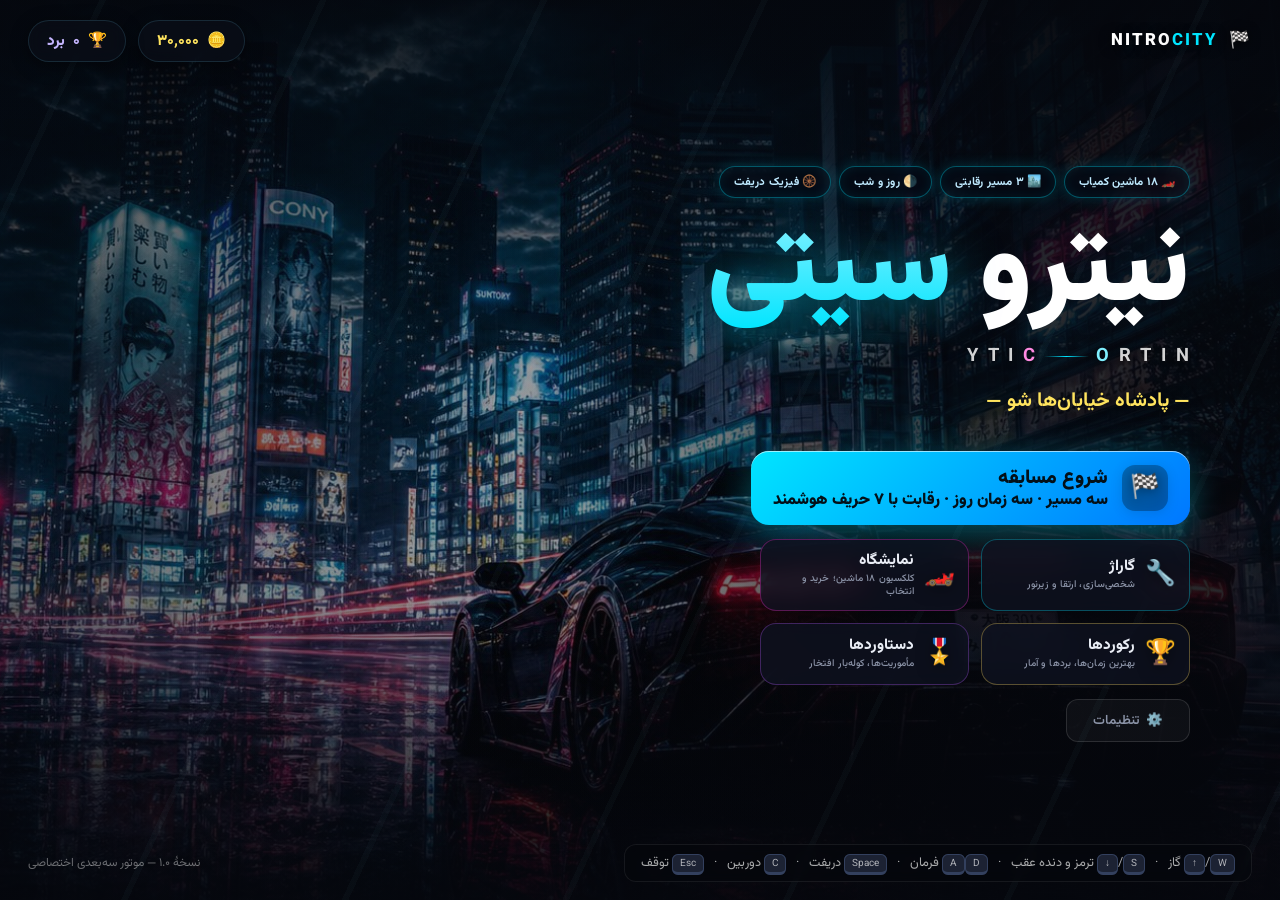
==== commit 808b81ee: "feat(menu): چهار مسیر مجزا از منوی اصلی به‌جای همه‌چیز داخل گاراژ - نمایشگاه: گرید هر ۱۸ ماشین با فی" ====
--- a/index.html
+++ b/index.html
@@ -46,10 +46,24 @@
           <span class="btn-icon">🏁</span>
           <span class="btn-text">شروع مسابقه<small>سه مسیر · سه زمان روز · رقابت با ۷ حریف هوشمند</small></span>
         </button>
-        <button id="btn-garage" class="btn btn-secondary btn-huge">
-          <span class="btn-icon">🔧</span>
-          <span class="btn-text">گاراژ<small>۱۸ ماشین کمیاب · رنگ، رینگ، لاستیک و ارتقا</small></span>
-        </button>
+        <div class="menu-grid">
+          <button id="btn-garage" class="menu-tile tile-cyan">
+            <span class="tile-icon">🔧</span>
+            <span class="tile-text">گاراژ<small>شخصی‌سازی، ارتقا و زیرنور</small></span>
+          </button>
+          <button id="btn-showroom" class="menu-tile tile-pink">
+            <span class="tile-icon">🏎️</span>
+            <span class="tile-text">نمایشگاه<small>کلکسیون ۱۸ ماشین؛ خرید و انتخاب</small></span>
+          </button>
+          <button id="btn-records" class="menu-tile tile-gold">
+            <span class="tile-icon">🏆</span>
+            <span class="tile-text">رکوردها<small>بهترین زمان‌ها، بردها و آمار</small></span>
+          </button>
+          <button id="btn-achievements" class="menu-tile tile-violet">
+            <span class="tile-icon">🎖️</span>
+            <span class="tile-text">دستاوردها<small>مأموریت‌ها، کوله‌بار افتخار</small></span>
+          </button>
+        </div>
         <button id="btn-settings" class="btn btn-ghost">⚙️ &nbsp;تنظیمات</button>
       </div>
     </div>
@@ -181,6 +195,70 @@
 
     <div class="car-strip-wrap">
       <div id="car-strip" class="car-strip"></div>
+    </div>
+  </section>
+
+  <!-- ============ نمایشگاه خودروها ============ -->
+  <section id="screen-showroom" class="screen">
+    <header class="subtopbar">
+      <button class="icon-btn back-btn" data-goto="menu" aria-label="بازگشت">←</button>
+      <h2>🏎️ نمایشگاه نیترو سیتی</h2>
+      <div class="pill pill-coins">🪙 <span id="showroom-coins">۰</span></div>
+    </header>
+
+    <div class="setup-scroll showroom-body">
+      <div class="showroom-head">
+        <div>
+          <h3 class="panel-title">کلکسیون کامل — ۱۸ خودروی کمیاب</h3>
+          <p class="panel-sub">بر اساس رده فیلتر کنید؛ خرید و انتخاب همین‌جاست؛ شخصی‌سازی و ارتقا در گاراژ.</p>
+        </div>
+        <div id="showroom-filters" class="choice-row"></div>
+      </div>
+      <div id="showroom-grid" class="showroom-grid"></div>
+    </div>
+  </section>
+
+  <!-- ============ رکوردها و آمار ============ -->
+  <section id="screen-records" class="screen">
+    <header class="subtopbar">
+      <button class="icon-btn back-btn" data-goto="menu" aria-label="بازگشت">←</button>
+      <h2>🏆 رکوردها و آمار</h2>
+      <div class="pill pill-coins">🪙 <span id="records-coins">۰</span></div>
+    </header>
+
+    <div class="setup-scroll records-body">
+      <div id="stat-tiles" class="stat-tiles"></div>
+      <div class="records-grid">
+        <div class="panel records-panel">
+          <h3 class="panel-title">⏱️ بهترین دور هر مسیر</h3>
+          <div id="best-laps" class="best-list"></div>
+        </div>
+        <div class="panel records-panel">
+          <h3 class="panel-title">🏁 بهترین زمان کل هر مسیر</h3>
+          <div id="best-totals" class="best-list"></div>
+        </div>
+      </div>
+    </div>
+  </section>
+
+  <!-- ============ دستاوردها ============ -->
+  <section id="screen-achievements" class="screen">
+    <header class="subtopbar">
+      <button class="icon-btn back-btn" data-goto="menu" aria-label="بازگشت">←</button>
+      <h2>🎖️ دستاوردهای شما</h2>
+      <div class="pill pill-coins">🪙 <span id="achievements-coins">۰</span></div>
+    </header>
+
+    <div class="setup-scroll achievements-body">
+      <div class="ach-overview">
+        <div class="ach-trophy">🏅</div>
+        <div>
+          <div class="ach-overview-num" id="ach-count">۰ / ۰</div>
+          <div class="ach-overview-label">دستاورد باز شده — رقابت کن، افتخار جمع کن</div>
+        </div>
+        <div class="ach-ring" id="ach-ring"><div class="ach-ring-hole"><span id="ach-percent">۰٪</span></div></div>
+      </div>
+      <div id="achievements-grid" class="achievements-grid"></div>
     </div>
   </section>
 
--- a/css/style.css
+++ b/css/style.css
@@ -128,6 +128,85 @@
 .menu-footer{position:relative;z-index:2;display:flex;justify-content:space-between;align-items:center;padding:18px 28px;gap:14px;flex-wrap:wrap}
 .controls-hint{display:flex;gap:10px;align-items:center;flex-wrap:wrap;color:rgba(255,255,255,.66);font-size:.8rem;background:rgba(5,7,13,.45);backdrop-filter:blur(6px);padding:8px 16px;border-radius:12px;border:1px solid rgba(255,255,255,.07)}
 .menu-version{color:rgba(255,255,255,.4);font-size:.75rem}
+
+/* ============ تایل‌های منوی اصلی ============ */
+.menu-grid{display:grid;grid-template-columns:1fr 1fr;gap:12px;width:min(430px,92vw)}
+.menu-tile{position:relative;display:flex;align-items:center;gap:10px;text-align:right;font-family:var(--font);color:var(--text);cursor:pointer;border-radius:16px;padding:11px 13px;border:1px solid var(--panel-border);background:var(--panel);backdrop-filter:blur(10px);transition:.2s;overflow:hidden}
+.menu-tile::after{content:'';position:absolute;inset:0;opacity:0;transition:.25s;pointer-events:none}
+.menu-tile:hover{transform:translateY(-3px)}
+.menu-tile:active{transform:translateY(0) scale(.98)}
+.tile-icon{font-size:1.55rem;filter:drop-shadow(0 2px 8px rgba(0,0,0,.5))}
+.tile-text{display:flex;flex-direction:column;font-size:.95rem;font-weight:800;line-height:1.3}
+.tile-text small{font-size:.62rem;font-weight:500;color:var(--muted);margin-top:2px;letter-spacing:.1px}
+.tile-cyan{border-color:rgba(0,229,255,.3)}.tile-cyan:hover{box-shadow:0 10px 34px rgba(0,229,255,.28),inset 0 0 24px rgba(0,229,255,.12)}
+.tile-pink{border-color:rgba(255,47,214,.3)}.tile-pink:hover{box-shadow:0 10px 34px rgba(255,47,214,.28),inset 0 0 24px rgba(255,47,214,.12)}
+.tile-gold{border-color:rgba(255,215,94,.32)}.tile-gold:hover{box-shadow:0 10px 34px rgba(255,215,94,.26),inset 0 0 24px rgba(255,215,94,.1)}
+.tile-violet{border-color:rgba(157,78,221,.35)}.tile-violet:hover{box-shadow:0 10px 34px rgba(157,78,221,.3),inset 0 0 24px rgba(157,78,221,.12)}
+
+/* ============ نمایشگاه ============ */
+.panel-title{font-size:1.05rem;font-weight:800;letter-spacing:.2px}
+.panel-sub{color:var(--muted);font-size:.8rem;margin-top:4px}
+.showroom-head{display:flex;justify-content:space-between;align-items:flex-end;gap:16px;flex-wrap:wrap;margin-bottom:6px}
+.showroom-grid{display:grid;grid-template-columns:repeat(auto-fill,minmax(230px,1fr));gap:16px}
+.sr-card{background:var(--panel);border:1px solid var(--panel-border);border-radius:var(--radius);overflow:hidden;display:flex;flex-direction:column;transition:.22s;position:relative}
+.sr-card:hover{transform:translateY(-4px);border-color:var(--panel-border-strong);box-shadow:0 16px 46px rgba(0,229,255,.14)}
+.sr-card.locked img{filter:grayscale(.9) brightness(.6)}
+.sr-card.selected{border-color:var(--cyan);box-shadow:0 0 0 2px var(--cyan),0 18px 54px rgba(0,229,255,.28)}
+.sr-thumb{width:100%;height:118px;object-fit:contain;background:radial-gradient(80% 90% at 50% 60%,#141a2a 0%,#070a13 100%);padding:6px}
+.sr-body{padding:12px 14px 14px;display:flex;flex-direction:column;gap:6px;flex:1}
+.sr-name{font-weight:900;font-size:1rem}
+.sr-class{font-size:.68rem;font-weight:700}
+.sr-bars{display:flex;flex-direction:column;gap:4px;margin-top:2px}
+.sr-bar{display:flex;align-items:center;gap:6px;font-size:.62rem;color:var(--muted)}
+.sr-bar span{width:34px}
+.sr-bar .bar{flex:1;height:5px;background:rgba(255,255,255,.08);border-radius:3px;overflow:hidden}
+.sr-bar .bar i{display:block;height:100%;border-radius:3px;background:linear-gradient(90deg,#00e5ff,#0077ff)}
+.sr-action{margin-top:auto}
+.sr-btn{width:100%;border:none;border-radius:12px;padding:10px 12px;font-family:var(--font);font-weight:800;font-size:.82rem;cursor:pointer;transition:.18s}
+.sr-btn.own{background:rgba(255,255,255,.06);color:var(--text);border:1px solid rgba(255,255,255,.14)}
+.sr-btn.own:hover{border-color:var(--cyan);color:#a5f3ff}
+.sr-btn.selected{background:linear-gradient(140deg,#00e5ff,#0077ff);color:#031018}
+.sr-btn.buy{background:linear-gradient(140deg,#ffd75e,#ff9d2e);color:#241103}
+.sr-btn.buy:hover{filter:brightness(1.08)}
+.sr-btn.poor{background:rgba(255,255,255,.05);color:var(--muted);border:1px dashed rgba(255,255,255,.16);cursor:not-allowed}
+
+/* ============ رکوردها ============ */
+.stat-tiles{display:grid;grid-template-columns:repeat(auto-fit,minmax(150px,1fr));gap:14px}
+.stat-tile{background:var(--panel);border:1px solid var(--panel-border);border-radius:var(--radius);padding:16px 14px;text-align:center;backdrop-filter:blur(10px)}
+.stat-tile .st-icon{font-size:1.7rem}
+.stat-tile .st-num{font-size:1.5rem;font-weight:900;margin-top:6px;color:#eaf6ff}
+.stat-tile .st-label{font-size:.7rem;color:var(--muted);margin-top:2px}
+.records-grid{display:grid;grid-template-columns:1fr 1fr;gap:16px;margin-top:4px}
+@media (max-width:820px){.records-grid{grid-template-columns:1fr}}
+.records-panel{padding:16px 18px}
+.best-list{display:flex;flex-direction:column;gap:10px;margin-top:12px}
+.best-row{display:flex;align-items:center;gap:12px;background:rgba(255,255,255,.035);border:1px solid rgba(255,255,255,.07);border-radius:14px;padding:10px 12px}
+.best-track{flex:1;min-width:0}
+.best-track b{font-size:.9rem}
+.best-track small{display:block;color:var(--muted);font-size:.66rem;margin-top:2px}
+.best-time{font-family:'Vazirmatn',monospace;font-weight:800;font-size:1.05rem;color:var(--yellow);white-space:nowrap}
+.best-time.none{color:var(--muted);font-size:.85rem}
+
+/* ============ دستاوردها ============ */
+.ach-overview{display:flex;align-items:center;gap:18px;background:linear-gradient(120deg,rgba(255,215,94,.12),rgba(255,157,46,.05));border:1px solid rgba(255,215,94,.3);border-radius:var(--radius);padding:16px 20px;margin-bottom:6px}
+.ach-trophy{font-size:2.6rem;filter:drop-shadow(0 4px 14px rgba(255,200,60,.45))}
+.ach-overview-num{font-size:1.7rem;font-weight:900;color:#ffe9a8}
+.ach-overview-label{color:var(--muted);font-size:.78rem;margin-top:2px}
+.ach-ring{margin-inline-start:auto;position:relative;width:78px;height:78px;border-radius:50%;background:conic-gradient(#ffd75e calc(var(--p,0)*1%),rgba(255,255,255,.08) 0);display:flex;align-items:center;justify-content:center}
+.ach-ring-hole{position:absolute;inset:7px;border-radius:50%;background:#10131f;display:flex;align-items:center;justify-content:center;font-weight:800;color:#ffd75e;font-size:.82rem}
+.achievements-grid{display:grid;grid-template-columns:repeat(auto-fill,minmax(225px,1fr));gap:14px}
+.ach-card{background:var(--panel);border:1px solid var(--panel-border);border-radius:var(--radius);padding:14px;display:flex;gap:12px;align-items:center;opacity:.55;transition:.25s}
+.ach-card.unlocked{opacity:1;border-color:rgba(255,215,94,.45);box-shadow:0 0 22px rgba(255,215,94,.12),inset 0 0 20px rgba(255,215,94,.05)}
+.ach-icon{font-size:1.9rem;width:54px;height:54px;flex-shrink:0;display:flex;align-items:center;justify-content:center;border-radius:14px;background:rgba(255,255,255,.05);border:1px solid rgba(255,255,255,.08)}
+.ach-card.unlocked .ach-icon{background:radial-gradient(circle at 50% 35%,rgba(255,215,94,.35),rgba(255,157,46,.12));border-color:rgba(255,215,94,.5)}
+.ach-body{min-width:0;flex:1}
+.ach-name{font-weight:800;font-size:.86rem}
+.ach-desc{color:var(--muted);font-size:.68rem;margin-top:3px;line-height:1.6}
+.ach-bar{height:5px;background:rgba(255,255,255,.09);border-radius:3px;overflow:hidden;margin-top:7px}
+.ach-bar i{display:block;height:100%;background:linear-gradient(90deg,#ffd75e,#ff9d2e);border-radius:3px}
+.ach-prog{font-size:.62rem;color:var(--muted);margin-top:4px}
+
+@media (max-width:560px){.menu-grid{grid-template-columns:1fr 1fr;gap:8px}.tile-text small{display:none}.tile-icon{font-size:1.3rem}.menu-tile{padding:9px 10px}}
 
 /* ============ تاپ‌بار زیرصفحه‌ها ============ */
 .subtopbar{position:relative;display:flex;align-items:center;justify-content:space-between;padding:16px 22px;border-bottom:1px solid rgba(255,255,255,.06);background:rgba(8,11,20,.75);backdrop-filter:blur(12px);z-index:5;flex-shrink:0}
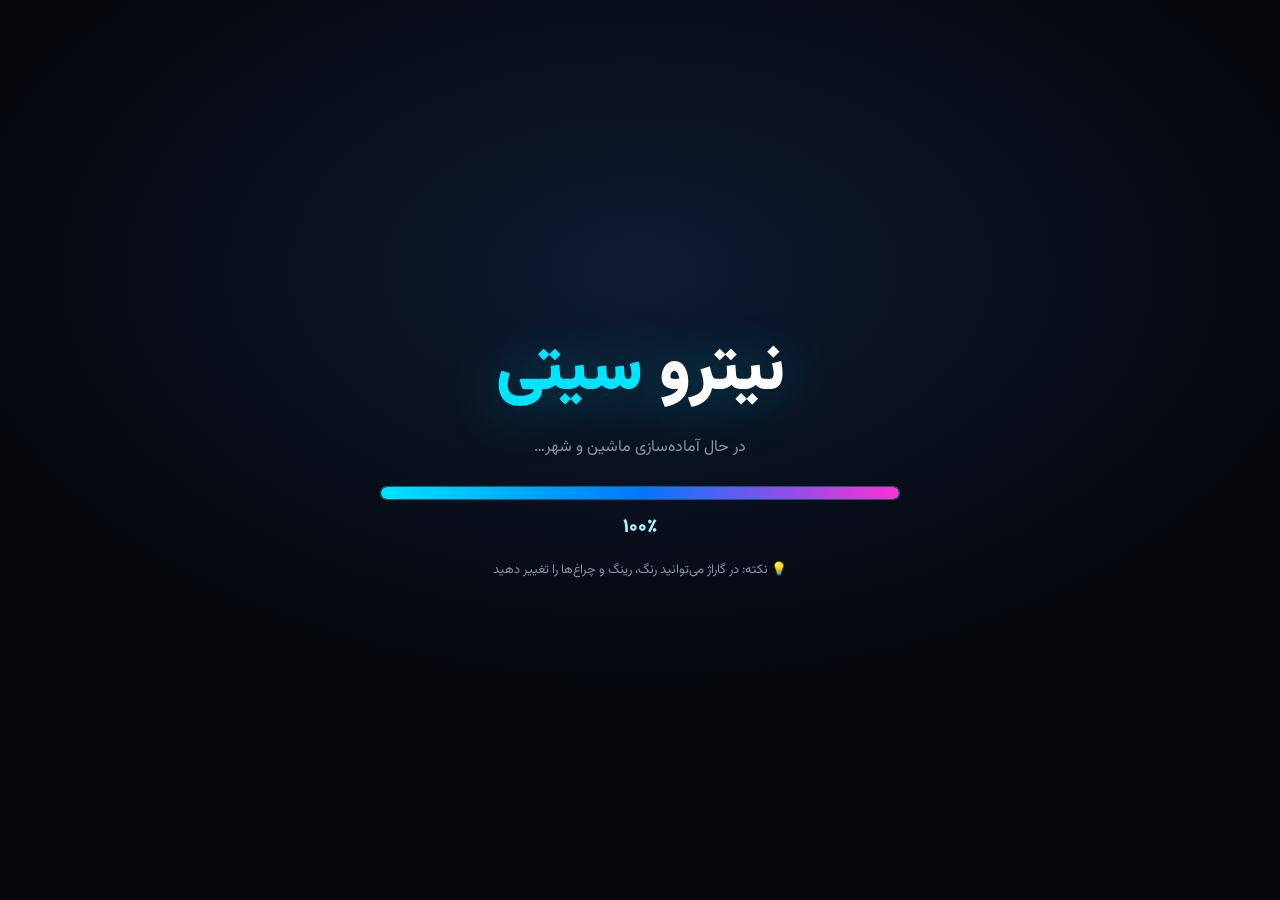
==== commit 3507bdab: "Add free-drive mode, weather system, garage headlights and loading screen - New FreeDriveSession (js" ====
--- a/index.html
+++ b/index.html
@@ -14,6 +14,15 @@
 </head>
 <body>
 <div id="app">
+  <div id="loading-screen">
+    <div class="loading-inner">
+      <div class="loading-logo">نیترو <em>سیتی</em></div>
+      <div class="loading-sub">در حال آماده‌سازی ماشین و شهر…</div>
+      <div class="loading-bar-wrap"><div id="loading-bar"></div></div>
+      <div id="loading-text">۰٪</div>
+      <div class="loading-tip">💡 نکته: در گاراژ می‌توانید رنگ، رینگ و چراغ‌ها را تغییر دهید</div>
+    </div>
+  </div>
 
   <!-- ============ صفحهٔ اصلی ============ -->
   <section id="screen-menu" class="screen visible">
@@ -42,7 +51,11 @@
       <div class="tagline"><span class="neon-flicker">— پادشاه خیابان‌ها شو —</span></div>
 
       <div class="menu-buttons">
-        <button id="btn-start-race" class="btn btn-primary btn-huge">
+        <button id="btn-free-drive" class="btn btn-primary btn-huge">
+          <span class="btn-icon">🚗</span>
+          <span class="btn-text">رانندگی آزاد<small>شهر، بزرگراه و کوهستان · آفتابی، شب و بارانی</small></span>
+        </button>
+        <button id="btn-start-race" class="btn btn-secondary btn-huge">
           <span class="btn-icon">🏁</span>
           <span class="btn-text">شروع مسابقه<small>سه مسیر · سه زمان روز · رقابت با ۷ حریف هوشمند</small></span>
         </button>
@@ -98,6 +111,10 @@
           <div id="tod-list" class="choice-row"></div>
         </div>
         <div class="option-group">
+          <div class="option-title">🌦️ آب‌وهوا (رانندگی آزاد)</div>
+          <div id="weather-list" class="choice-row"></div>
+        </div>
+        <div class="option-group">
           <div class="option-title">🔄 تعداد دور</div>
           <div id="laps-group" class="choice-row">
             <button class="choice-chip" data-laps="1">۱ دور</button>
@@ -189,6 +206,14 @@
           <div id="glow-row" class="choice-row"></div>
         </div>
 
+        <div class="custom-section">
+          <div class="custom-title">💡 چراغ‌های ماشین</div>
+          <div id="headlight-row" class="choice-row">
+            <button class="choice-chip" data-head="on">روشن 💡</button>
+            <button class="choice-chip" data-head="off">خاموش</button>
+          </div>
+          <div class="mini-label" style="margin-top:6px">برای چرخاندن ماشین، روی پیش‌نمایش بکشید 🖱️</div>
+        </div>
         <button id="btn-buy" class="btn btn-primary btn-buy">انتخاب این ماشین</button>
       </aside>
     </div>
@@ -327,6 +352,7 @@
 
       <canvas id="minimap" width="170" height="170" aria-hidden="true"></canvas>
       <div id="hud-msg" class="hud-msg"></div>
+      <div id="hud-controls-hint" class="hud-controls-hint">W گاز · S ترمز/عقب · A/D فرمان · Space ترمز دستی · C دوربین · R بازنشانی · L چراغ</div>
       <div id="hud-drift" class="hud-drift">DRIFT +0</div>
     </div>
 
@@ -365,6 +391,7 @@
         <div><div class="setting-name">کیفیت گرافیک</div><div class="setting-desc">سایه‌ها و رزولوشن رندر</div></div>
         <div id="setting-quality" class="choice-row">
           <button class="choice-chip" data-q="high">بالا ✨</button>
+          <button class="choice-chip" data-q="medium">متوسط ⚖️</button>
           <button class="choice-chip" data-q="low">سریع 🚀</button>
         </div>
       </div>
@@ -372,6 +399,7 @@
         <div><div class="setting-name">دوربین پیش‌فرض</div><div class="setting-desc">نمای شروع هر مسابقه</div></div>
         <div id="setting-camera" class="choice-row">
           <button class="choice-chip" data-cam="chase">تعقیب</button>
+          <button class="choice-chip" data-cam="hood">کاپوت</button>
           <button class="choice-chip" data-cam="cockpit">کابین</button>
         </div>
       </div>
@@ -380,6 +408,13 @@
         <div id="setting-mute" class="choice-row">
           <button class="choice-chip" data-mute="off">روشن 🔊</button>
           <button class="choice-chip" data-mute="on">بی‌صدا 🔇</button>
+        </div>
+      </div>
+      <div class="setting-row">
+        <div><div class="setting-name">موسیقی پس‌زمینه</div><div class="setting-desc">ملودی ملایم هنگام رانندگی</div></div>
+        <div id="setting-music" class="choice-row">
+          <button class="choice-chip" data-music="on">روشن 🎵</button>
+          <button class="choice-chip" data-music="off">خاموش</button>
         </div>
       </div>
       <button id="btn-reset-save" class="btn btn-danger">🗑️ شروع از صفر (حذف پیشرفت)</button>
@@ -395,6 +430,7 @@
 <script src="js/carfactory.js"></script>
 <script src="js/world.js"></script>
 <script src="js/race.js"></script>
+<script src="js/freedrive.js"></script>
 <script src="js/ui.js"></script>
 <script src="js/main.js"></script>
 </body>
--- a/css/style.css
+++ b/css/style.css
@@ -483,3 +483,17 @@
   .result-buttons{flex-direction:column}
   .result-buttons .btn{width:100%}
 }
+
+/* ============ صفحهٔ بارگذاری ============ */
+#loading-screen{position:absolute;inset:0;z-index:100;display:flex;align-items:center;justify-content:center;background:radial-gradient(1000px 600px at 50% 30%,#0e1a30 0%,#05070d 70%);transition:opacity .6s,visibility .6s}
+#loading-screen.done{opacity:0;visibility:hidden;pointer-events:none}
+.loading-inner{text-align:center;max-width:520px;width:90vw}
+.loading-logo{font-size:clamp(2.6rem,7vw,4.2rem);font-weight:900;color:#fff;text-shadow:0 0 60px rgba(0,229,255,.4)}
+.loading-logo em{font-style:normal;color:var(--cyan)}
+.loading-sub{color:var(--muted);margin:10px 0 26px}
+.loading-bar-wrap{height:14px;background:rgba(255,255,255,.08);border:1px solid rgba(0,229,255,.3);border-radius:99px;overflow:hidden}
+#loading-bar{height:100%;width:0%;background:linear-gradient(90deg,#00e5ff,#0077ff,#ff2fd6);border-radius:99px;transition:width .15s;box-shadow:0 0 18px rgba(0,229,255,.6)}
+#loading-text{margin-top:12px;font-weight:900;color:#a5f3ff;font-size:1.2rem}
+.loading-tip{margin-top:18px;color:var(--muted);font-size:.8rem}
+.hud-controls-hint{position:absolute;bottom:8px;left:50%;transform:translateX(-50%);font-size:.68rem;color:rgba(255,255,255,.55);background:rgba(6,9,17,.55);padding:5px 14px;border-radius:99px;white-space:nowrap;pointer-events:none}
+.tod-rain{background:linear-gradient(180deg,#3d4a5c,#8fa3b5)}
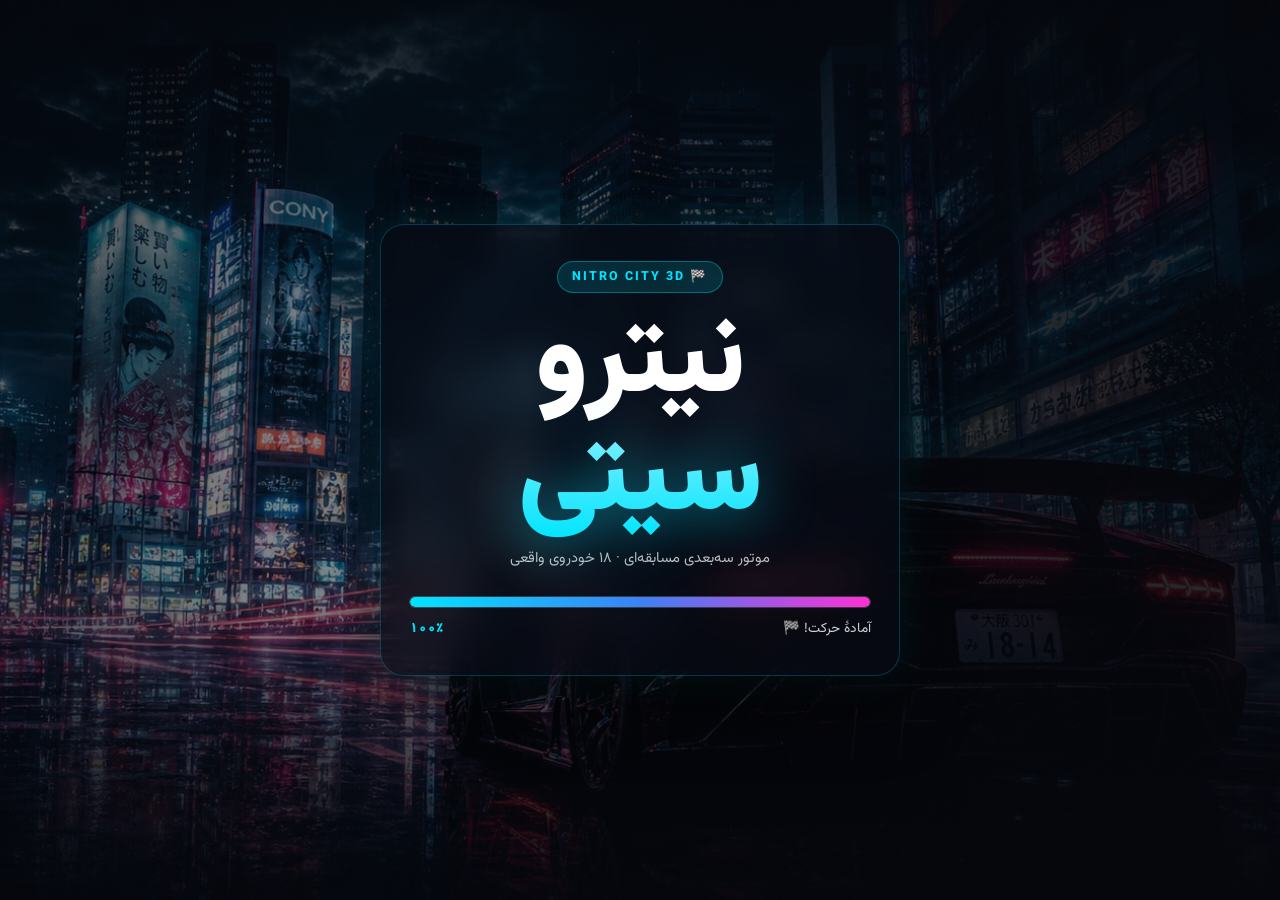
==== commit 1df204d7: "Add splash loading progress bar, on-screen gas/brake pedals, and updated menu labels Co-authored-by:" ====
--- a/index.html
+++ b/index.html
@@ -14,18 +14,29 @@
 </head>
 <body>
 <div id="app">
-  <div id="loading-screen">
-    <div class="loading-inner">
-      <div class="loading-logo">نیترو <em>سیتی</em></div>
-      <div class="loading-sub">در حال آماده‌سازی ماشین و شهر…</div>
-      <div class="loading-bar-wrap"><div id="loading-bar"></div></div>
-      <div id="loading-text">۰٪</div>
-      <div class="loading-tip">💡 نکته: در گاراژ می‌توانید رنگ، رینگ و چراغ‌ها را تغییر دهید</div>
-    </div>
-  </div>
+
+  <!-- ============ صفحهٔ ورود و نوار پیشرفت ============ -->
+  <section id="screen-loading" class="screen visible">
+    <div class="menu-bg"></div>
+    <div class="menu-vignette"></div>
+    <div class="loading-center">
+      <div class="loading-badge">🏁 NITRO CITY 3D</div>
+      <div class="game-logo">نیترو <em>سیتی</em></div>
+      <div class="loading-subtitle">موتور سه‌بعدی مسابقه‌ای · ۱۸ خودروی واقعی</div>
+      <div class="loading-bar-wrap">
+        <div class="loading-bar-track">
+          <div id="loading-bar-fill" class="loading-bar-fill"></div>
+        </div>
+        <div class="loading-meta">
+          <span id="loading-status">در حال راه‌اندازی موتور سه‌بعدی...</span>
+          <span id="loading-percent">۰٪</span>
+        </div>
+      </div>
+    </div>
+  </section>
 
   <!-- ============ صفحهٔ اصلی ============ -->
-  <section id="screen-menu" class="screen visible">
+  <section id="screen-menu" class="screen">
     <div class="menu-bg"></div>
     <div class="menu-vignette"></div>
 
@@ -51,22 +62,18 @@
       <div class="tagline"><span class="neon-flicker">— پادشاه خیابان‌ها شو —</span></div>
 
       <div class="menu-buttons">
-        <button id="btn-free-drive" class="btn btn-primary btn-huge">
-          <span class="btn-icon">🚗</span>
-          <span class="btn-text">رانندگی آزاد<small>شهر، بزرگراه و کوهستان · آفتابی، شب و بارانی</small></span>
-        </button>
-        <button id="btn-start-race" class="btn btn-secondary btn-huge">
+        <button id="btn-start-race" class="btn btn-primary btn-huge">
           <span class="btn-icon">🏁</span>
-          <span class="btn-text">شروع مسابقه<small>سه مسیر · سه زمان روز · رقابت با ۷ حریف هوشمند</small></span>
+          <span class="btn-text">مسابقه و چالش<small>سه مسیر · چالش‌های ویژه · رقابت با ۷ حریف هوشمند</small></span>
         </button>
         <div class="menu-grid">
           <button id="btn-garage" class="menu-tile tile-cyan">
             <span class="tile-icon">🔧</span>
-            <span class="tile-text">گاراژ<small>شخصی‌سازی، ارتقا و زیرنور</small></span>
+            <span class="tile-text">گاراژ<small>تغییر رنگ، رینگ، ارتقا و زیرنور</small></span>
           </button>
           <button id="btn-showroom" class="menu-tile tile-pink">
             <span class="tile-icon">🏎️</span>
-            <span class="tile-text">نمایشگاه<small>کلکسیون ۱۸ ماشین؛ خرید و انتخاب</small></span>
+            <span class="tile-text">انتخاب خودرو<small>کلکسیون ۱۸ ماشین واقعی؛ خرید و انتخاب</small></span>
           </button>
           <button id="btn-records" class="menu-tile tile-gold">
             <span class="tile-icon">🏆</span>
@@ -111,10 +118,6 @@
           <div id="tod-list" class="choice-row"></div>
         </div>
         <div class="option-group">
-          <div class="option-title">🌦️ آب‌وهوا (رانندگی آزاد)</div>
-          <div id="weather-list" class="choice-row"></div>
-        </div>
-        <div class="option-group">
           <div class="option-title">🔄 تعداد دور</div>
           <div id="laps-group" class="choice-row">
             <button class="choice-chip" data-laps="1">۱ دور</button>
@@ -206,14 +209,6 @@
           <div id="glow-row" class="choice-row"></div>
         </div>
 
-        <div class="custom-section">
-          <div class="custom-title">💡 چراغ‌های ماشین</div>
-          <div id="headlight-row" class="choice-row">
-            <button class="choice-chip" data-head="on">روشن 💡</button>
-            <button class="choice-chip" data-head="off">خاموش</button>
-          </div>
-          <div class="mini-label" style="margin-top:6px">برای چرخاندن ماشین، روی پیش‌نمایش بکشید 🖱️</div>
-        </div>
         <button id="btn-buy" class="btn btn-primary btn-buy">انتخاب این ماشین</button>
       </aside>
     </div>
@@ -352,8 +347,20 @@
 
       <canvas id="minimap" width="170" height="170" aria-hidden="true"></canvas>
       <div id="hud-msg" class="hud-msg"></div>
-      <div id="hud-controls-hint" class="hud-controls-hint">W گاز · S ترمز/عقب · A/D فرمان · Space ترمز دستی · C دوربین · R بازنشانی · L چراغ</div>
       <div id="hud-drift" class="hud-drift">DRIFT +0</div>
+
+      <div class="hud-pedals" aria-label="پدال گاز و ترمز">
+        <button id="pedal-brake" class="pedal-btn pedal-brake" type="button">
+          <span class="pedal-icon">🛑</span>
+          <span class="pedal-label">ترمز</span>
+          <span class="pedal-key">S / ▼</span>
+        </button>
+        <button id="pedal-gas" class="pedal-btn pedal-gas" type="button">
+          <span class="pedal-icon">⚡</span>
+          <span class="pedal-label">گاز</span>
+          <span class="pedal-key">W / ▲</span>
+        </button>
+      </div>
     </div>
 
     <div id="countdown-overlay"><div id="countdown-num">3</div></div>
@@ -391,7 +398,6 @@
         <div><div class="setting-name">کیفیت گرافیک</div><div class="setting-desc">سایه‌ها و رزولوشن رندر</div></div>
         <div id="setting-quality" class="choice-row">
           <button class="choice-chip" data-q="high">بالا ✨</button>
-          <button class="choice-chip" data-q="medium">متوسط ⚖️</button>
           <button class="choice-chip" data-q="low">سریع 🚀</button>
         </div>
       </div>
@@ -399,7 +405,6 @@
         <div><div class="setting-name">دوربین پیش‌فرض</div><div class="setting-desc">نمای شروع هر مسابقه</div></div>
         <div id="setting-camera" class="choice-row">
           <button class="choice-chip" data-cam="chase">تعقیب</button>
-          <button class="choice-chip" data-cam="hood">کاپوت</button>
           <button class="choice-chip" data-cam="cockpit">کابین</button>
         </div>
       </div>
@@ -408,13 +413,6 @@
         <div id="setting-mute" class="choice-row">
           <button class="choice-chip" data-mute="off">روشن 🔊</button>
           <button class="choice-chip" data-mute="on">بی‌صدا 🔇</button>
-        </div>
-      </div>
-      <div class="setting-row">
-        <div><div class="setting-name">موسیقی پس‌زمینه</div><div class="setting-desc">ملودی ملایم هنگام رانندگی</div></div>
-        <div id="setting-music" class="choice-row">
-          <button class="choice-chip" data-music="on">روشن 🎵</button>
-          <button class="choice-chip" data-music="off">خاموش</button>
         </div>
       </div>
       <button id="btn-reset-save" class="btn btn-danger">🗑️ شروع از صفر (حذف پیشرفت)</button>
@@ -430,7 +428,6 @@
 <script src="js/carfactory.js"></script>
 <script src="js/world.js"></script>
 <script src="js/race.js"></script>
-<script src="js/freedrive.js"></script>
 <script src="js/ui.js"></script>
 <script src="js/main.js"></script>
 </body>
--- a/css/style.css
+++ b/css/style.css
@@ -484,16 +484,127 @@
   .result-buttons .btn{width:100%}
 }
 
-/* ============ صفحهٔ بارگذاری ============ */
-#loading-screen{position:absolute;inset:0;z-index:100;display:flex;align-items:center;justify-content:center;background:radial-gradient(1000px 600px at 50% 30%,#0e1a30 0%,#05070d 70%);transition:opacity .6s,visibility .6s}
-#loading-screen.done{opacity:0;visibility:hidden;pointer-events:none}
-.loading-inner{text-align:center;max-width:520px;width:90vw}
-.loading-logo{font-size:clamp(2.6rem,7vw,4.2rem);font-weight:900;color:#fff;text-shadow:0 0 60px rgba(0,229,255,.4)}
-.loading-logo em{font-style:normal;color:var(--cyan)}
-.loading-sub{color:var(--muted);margin:10px 0 26px}
-.loading-bar-wrap{height:14px;background:rgba(255,255,255,.08);border:1px solid rgba(0,229,255,.3);border-radius:99px;overflow:hidden}
-#loading-bar{height:100%;width:0%;background:linear-gradient(90deg,#00e5ff,#0077ff,#ff2fd6);border-radius:99px;transition:width .15s;box-shadow:0 0 18px rgba(0,229,255,.6)}
-#loading-text{margin-top:12px;font-weight:900;color:#a5f3ff;font-size:1.2rem}
-.loading-tip{margin-top:18px;color:var(--muted);font-size:.8rem}
-.hud-controls-hint{position:absolute;bottom:8px;left:50%;transform:translateX(-50%);font-size:.68rem;color:rgba(255,255,255,.55);background:rgba(6,9,17,.55);padding:5px 14px;border-radius:99px;white-space:nowrap;pointer-events:none}
-.tod-rain{background:linear-gradient(180deg,#3d4a5c,#8fa3b5)}
+/* ============================================================
+   صفحهٔ ورود و نوار پیشرفت (Loading Screen)
+   ============================================================ */
+#screen-loading {
+  display: flex;
+  align-items: center;
+  justify-content: center;
+  z-index: 50;
+}
+.loading-center {
+  position: relative;
+  z-index: 2;
+  text-align: center;
+  width: min(520px, 90vw);
+  padding: 36px 28px;
+  border-radius: 24px;
+  background: rgba(8, 12, 22, 0.72);
+  backdrop-filter: blur(18px);
+  border: 1px solid rgba(0, 229, 255, 0.22);
+  box-shadow: 0 24px 70px rgba(0, 0, 0, 0.65), 0 0 40px rgba(0, 229, 255, 0.12);
+}
+.loading-badge {
+  display: inline-block;
+  padding: 5px 14px;
+  border-radius: 999px;
+  background: rgba(0, 229, 255, 0.14);
+  border: 1px solid rgba(0, 229, 255, 0.35);
+  color: #00e5ff;
+  font-size: 0.78rem;
+  font-weight: 800;
+  letter-spacing: 2px;
+  margin-bottom: 12px;
+}
+.loading-subtitle {
+  color: rgba(255, 255, 255, 0.72);
+  font-size: 0.92rem;
+  margin-top: 6px;
+  margin-bottom: 26px;
+}
+.loading-bar-wrap {
+  width: 100%;
+}
+.loading-bar-track {
+  width: 100%;
+  height: 12px;
+  border-radius: 999px;
+  background: rgba(255, 255, 255, 0.08);
+  border: 1px solid rgba(255, 255, 255, 0.12);
+  overflow: hidden;
+  box-shadow: inset 0 2px 6px rgba(0, 0, 0, 0.5);
+}
+.loading-bar-fill {
+  width: 0%;
+  height: 100%;
+  border-radius: 999px;
+  background: linear-gradient(90deg, #00e5ff, #3b82f6, #ff2fd6);
+  box-shadow: 0 0 18px rgba(0, 229, 255, 0.7);
+  transition: width 0.18s ease-out;
+}
+.loading-meta {
+  display: flex;
+  justify-content: space-between;
+  align-items: center;
+  margin-top: 10px;
+  font-size: 0.85rem;
+  color: rgba(255, 255, 255, 0.82);
+}
+#loading-percent {
+  font-weight: 900;
+  color: #00e5ff;
+  font-variant-numeric: tabular-nums;
+}
+
+/* ============================================================
+   پدال‌های گاز و ترمز روی صفحه (HUD Pedals)
+   ============================================================ */
+.hud-pedals {
+  position: fixed;
+  bottom: 22px;
+  left: 24px;
+  display: flex;
+  gap: 12px;
+  z-index: 25;
+  pointer-events: auto;
+}
+.pedal-btn {
+  display: flex;
+  flex-direction: column;
+  align-items: center;
+  justify-content: center;
+  width: 78px;
+  height: 88px;
+  border-radius: 16px;
+  border: 1.5px solid rgba(255, 255, 255, 0.2);
+  background: rgba(10, 14, 24, 0.72);
+  backdrop-filter: blur(10px);
+  color: #fff;
+  cursor: pointer;
+  user-select: none;
+  -webkit-user-select: none;
+  transition: transform 0.08s ease, border-color 0.12s ease, box-shadow 0.12s ease, background 0.12s ease;
+  font-family: inherit;
+}
+.pedal-btn .pedal-icon { font-size: 1.35rem; line-height: 1; }
+.pedal-btn .pedal-label { font-size: 0.85rem; font-weight: 800; margin-top: 4px; }
+.pedal-btn .pedal-key { font-size: 0.68rem; color: rgba(255, 255, 255, 0.55); margin-top: 2px; }
+
+.pedal-gas:hover,
+.pedal-gas.active {
+  border-color: #00e5ff;
+  background: rgba(0, 229, 255, 0.22);
+  box-shadow: 0 0 22px rgba(0, 229, 255, 0.45);
+  transform: scale(0.96);
+}
+.pedal-brake:hover,
+.pedal-brake.active {
+  border-color: #ff3b5c;
+  background: rgba(255, 59, 92, 0.24);
+  box-shadow: 0 0 22px rgba(255, 59, 92, 0.45);
+  transform: scale(0.96);
+}
+@media (max-width: 768px) {
+  .hud-pedals { display: none; }
+}
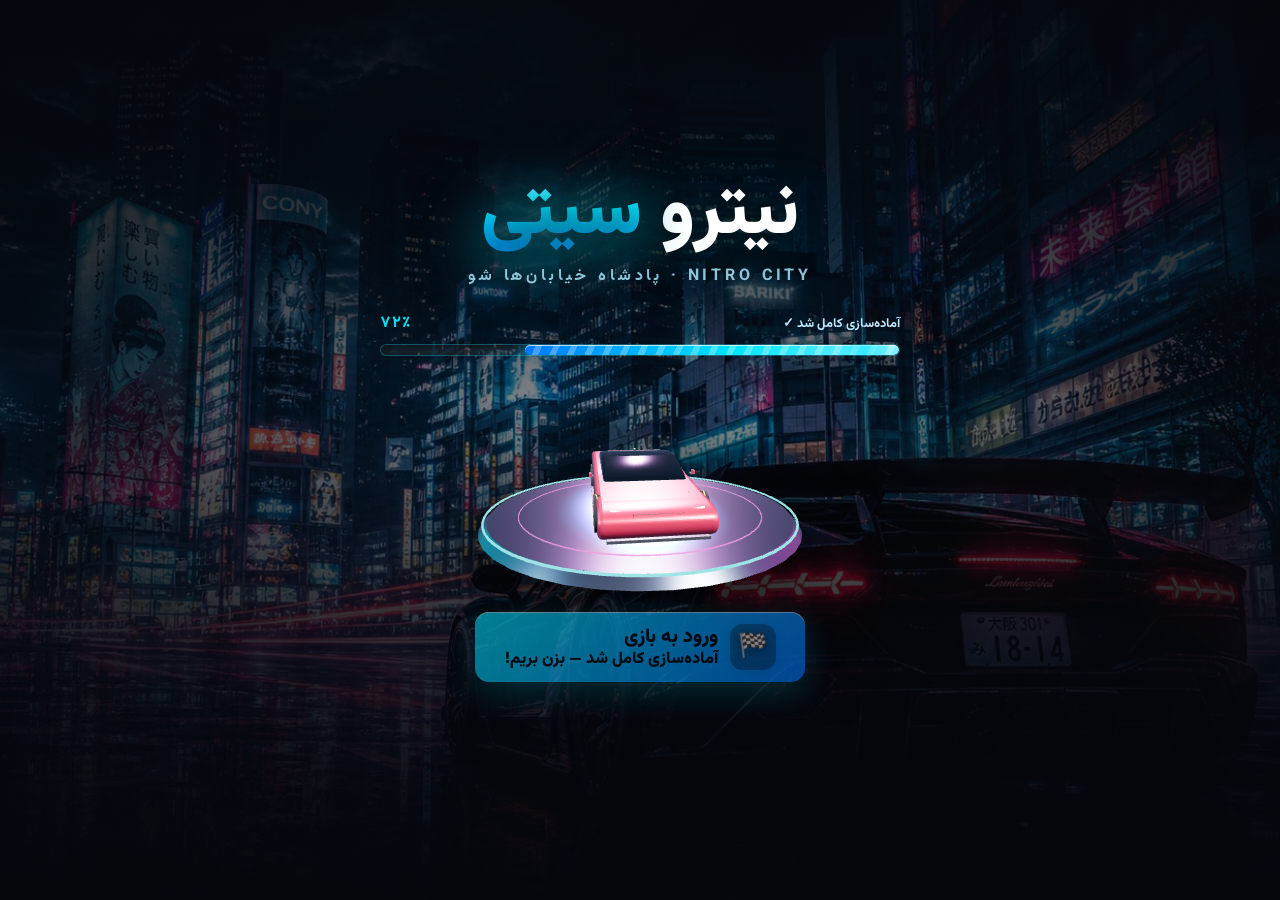
==== commit 66b8b8af: "feat: صفحهٔ بارگذاری با نوار پیشرفت، منوی «مسابقه و چالش» و تنوع واقعی مدل‌ها - صفحهٔ ورود (screen-l" ====
--- a/index.html
+++ b/index.html
@@ -15,23 +15,33 @@
 <body>
 <div id="app">
 
-  <!-- ============ صفحهٔ ورود و نوار پیشرفت ============ -->
-  <section id="screen-loading" class="screen visible">
-    <div class="menu-bg"></div>
-    <div class="menu-vignette"></div>
-    <div class="loading-center">
-      <div class="loading-badge">🏁 NITRO CITY 3D</div>
-      <div class="game-logo">نیترو <em>سیتی</em></div>
-      <div class="loading-subtitle">موتور سه‌بعدی مسابقه‌ای · ۱۸ خودروی واقعی</div>
-      <div class="loading-bar-wrap">
-        <div class="loading-bar-track">
-          <div id="loading-bar-fill" class="loading-bar-fill"></div>
-        </div>
-        <div class="loading-meta">
-          <span id="loading-status">در حال راه‌اندازی موتور سه‌بعدی...</span>
-          <span id="loading-percent">۰٪</span>
-        </div>
-      </div>
+  <!-- ============ صفحهٔ بارگذاری (نوار پیشرفت ورود به بازی) ============ -->
+  <section id="screen-loader" class="screen visible">
+    <div class="loader-bg"></div>
+    <div class="loader-shade"></div>
+    <div class="loader-content">
+      <div class="loader-logo">نیترو <em>سیتی</em></div>
+      <div class="loader-sub">NITRO CITY · پادشاه خیابان‌ها شو</div>
+
+      <div class="loader-bar-wrap">
+        <div class="loader-bar-info">
+          <span id="loader-status">در حال آماده‌سازی موتور سه‌بعدی…</span>
+          <span id="loader-percent">۰٪</span>
+        </div>
+        <div class="loader-bar"><i id="loader-fill"></i><span class="loader-bar-glow"></span></div>
+      </div>
+
+      <div class="loader-scene">
+        <!-- صحنهٔ سه‌بعدی ماشین هنگام ورود -->
+        <canvas id="loader-canvas"></canvas>
+      </div>
+
+      <button id="btn-enter" class="btn btn-primary btn-enter" disabled>
+        <span class="btn-icon">🏁</span>
+        <span class="btn-text">ورود به بازی<small>آماده‌سازی کامل شد — بزن بریم!</small></span>
+      </button>
+      <div id="btn-enter-skip" class="loader-skip hidden">رد کردن و ورود سریع ←</div>
+      <div class="loader-tip" id="loader-tip">💡 نکته: با Space می‌توانید دریفت بزنید و امتیاز بگیرید.</div>
     </div>
   </section>
 
@@ -62,29 +72,30 @@
       <div class="tagline"><span class="neon-flicker">— پادشاه خیابان‌ها شو —</span></div>
 
       <div class="menu-buttons">
-        <button id="btn-start-race" class="btn btn-primary btn-huge">
-          <span class="btn-icon">🏁</span>
-          <span class="btn-text">مسابقه و چالش<small>سه مسیر · چالش‌های ویژه · رقابت با ۷ حریف هوشمند</small></span>
-        </button>
-        <div class="menu-grid">
-          <button id="btn-garage" class="menu-tile tile-cyan">
+        <div class="menu-grid main-grid">
+          <button id="btn-showroom" class="menu-tile tile-pink tile-main">
+            <span class="tile-icon">🏎️</span>
+            <span class="tile-text">انتخاب خودرو<small>کلکسیون ۱۸ ماشین؛ خرید و انتخاب</small></span>
+            <span class="tile-badge">۱۸</span>
+          </button>
+          <button id="btn-garage" class="menu-tile tile-cyan tile-main">
             <span class="tile-icon">🔧</span>
-            <span class="tile-text">گاراژ<small>تغییر رنگ، رینگ، ارتقا و زیرنور</small></span>
+            <span class="tile-text">گاراژ<small>رنگ، رینگ، لاستیک و ارتقا</small></span>
           </button>
-          <button id="btn-showroom" class="menu-tile tile-pink">
-            <span class="tile-icon">🏎️</span>
-            <span class="tile-text">انتخاب خودرو<small>کلکسیون ۱۸ ماشین واقعی؛ خرید و انتخاب</small></span>
+          <button id="btn-start-race" class="menu-tile tile-lime tile-main">
+            <span class="tile-icon">🏁</span>
+            <span class="tile-text">مسابقه و چالش<small>سه مسیر · ۶ چالش · ۷ حریف هوشمند</small></span>
+            <span class="tile-badge tile-badge-rate">RFC</span>
           </button>
-          <button id="btn-records" class="menu-tile tile-gold">
-            <span class="tile-icon">🏆</span>
-            <span class="tile-text">رکوردها<small>بهترین زمان‌ها، بردها و آمار</small></span>
+          <button id="btn-settings" class="menu-tile tile-violet tile-main">
+            <span class="tile-icon">⚙️</span>
+            <span class="tile-text">تنظیمات<small>گرافیک، دوربین، صدا و پیشرفت</small></span>
           </button>
-          <button id="btn-achievements" class="menu-tile tile-violet">
-            <span class="tile-icon">🎖️</span>
-            <span class="tile-text">دستاوردها<small>مأموریت‌ها، کوله‌بار افتخار</small></span>
-          </button>
-        </div>
-        <button id="btn-settings" class="btn btn-ghost">⚙️ &nbsp;تنظیمات</button>
+        </div>
+        <div class="menu-secondary">
+          <button id="btn-records" class="mini-tile">🏆 رکوردها</button>
+          <button id="btn-achievements" class="mini-tile">🎖️ دستاوردها</button>
+        </div>
       </div>
     </div>
 
@@ -97,37 +108,73 @@
         <span><kbd>C</kbd> دوربین</span>·
         <span><kbd>Esc</kbd> توقف</span>
       </div>
-      <div class="menu-version">نسخهٔ ۱.۰ — موتور سه‌بعدی اختصاصی</div>
+      <div class="menu-version">نسخهٔ ۱.۱ — موتور سه‌بعدی اختصاصی · چالش‌ها</div>
     </footer>
   </section>
 
-  <!-- ============ انتخاب مسیر و مسابقه ============ -->
+  <!-- ============ انتخاب مسیر و مسابقه / چالش ============ -->
   <section id="screen-setup" class="screen">
     <header class="subtopbar">
       <button class="icon-btn back-btn" data-goto="menu" aria-label="بازگشت">←</button>
-      <h2>انتخاب مسیر مسابقه</h2>
+      <h2 id="setup-title">انتخاب مسیر مسابقه</h2>
       <div class="pill pill-coins">🪙 <span id="setup-coins">۰</span></div>
     </header>
 
     <div class="setup-scroll">
-      <div id="track-list" class="track-list"></div>
-
-      <div class="setup-options">
-        <div class="option-group">
-          <div class="option-title">🕒 زمان روز</div>
-          <div id="tod-list" class="choice-row"></div>
-        </div>
-        <div class="option-group">
-          <div class="option-title">🔄 تعداد دور</div>
-          <div id="laps-group" class="choice-row">
-            <button class="choice-chip" data-laps="1">۱ دور</button>
-            <button class="choice-chip selected" data-laps="2">۲ دور</button>
-            <button class="choice-chip" data-laps="3">۳ دور</button>
-          </div>
-        </div>
-        <div class="option-group">
-          <div class="option-title">🎚️ سختی</div>
-          <div id="diff-group" class="choice-row"></div>
+      <div class="mode-switch" id="mode-switch">
+        <button class="mode-tab selected" data-mode="race">🏁 مسابقهٔ آزاد</button>
+        <button class="mode-tab" data-mode="challenge">🎯 چالش‌ها</button>
+      </div>
+
+      <!-- انتخاب چالش -->
+      <div id="challenge-panel" class="challenge-panel hidden">
+        <div class="challenge-head">
+          <div>
+            <h3 class="panel-title">🎯 چالش‌های نیترو سیتی</h3>
+            <p class="panel-sub">هر چالش یک هدف مشخص دارد؛ با تکمیل آن پاداش ویژه بگیرید. هدف‌ها بر اساس ماشین و سطح شما تنظیم می‌شوند.</p>
+          </div>
+          <div id="challenge-done" class="challenge-done">۰ / ۰</div>
+        </div>
+        <div id="challenge-grid" class="challenge-grid"></div>
+        <div id="challenge-detail" class="challenge-detail hidden">
+          <div class="cd-left">
+            <div class="cd-title"><span id="cd-icon">🎯</span> <b id="cd-name">—</b></div>
+            <div class="cd-desc" id="cd-desc">—</div>
+            <div class="cd-goal-wrap">
+              <div class="cd-goal-row"><span>هدف</span><b id="cd-goal">—</b></div>
+              <div class="cd-bar"><i id="cd-bar-fill"></i></div>
+              <div class="cd-best" id="cd-best">هنوز تلاشی ثبت نشده</div>
+            </div>
+          </div>
+          <div class="cd-right">
+            <div class="cd-reward">🪙 <b id="cd-reward">۰</b><small> پاداش</small></div>
+            <div class="cd-meta" id="cd-meta">—</div>
+            <button id="btn-challenge-start" class="btn btn-primary btn-launch">شروع چالش! 🎯</button>
+          </div>
+        </div>
+      </div>
+
+      <!-- حالت مسابقهٔ آزاد -->
+      <div id="race-panel">
+        <div id="track-list" class="track-list"></div>
+
+        <div class="setup-options">
+          <div class="option-group">
+            <div class="option-title">🕒 زمان روز</div>
+            <div id="tod-list" class="choice-row"></div>
+          </div>
+          <div class="option-group">
+            <div class="option-title">🔄 تعداد دور</div>
+            <div id="laps-group" class="choice-row">
+              <button class="choice-chip" data-laps="1">۱ دور</button>
+              <button class="choice-chip selected" data-laps="2">۲ دور</button>
+              <button class="choice-chip" data-laps="3">۳ دور</button>
+            </div>
+          </div>
+          <div class="option-group">
+            <div class="option-title">🎚️ سختی</div>
+            <div id="diff-group" class="choice-row"></div>
+          </div>
         </div>
       </div>
 
@@ -292,7 +339,18 @@
       <div class="result-breakdown">
         <div class="result-row"><span>جایزهٔ رتبه <b id="result-place">۱</b>ام</span><span class="coin">🪙 <b id="result-place-coins">۰</b></span></div>
         <div class="result-row"><span>پاداش دریفت (<b id="result-drift-score">۰</b> امتیاز)</span><span class="coin">🪙 <b id="result-drift-coins">۰</b></span></div>
+        <div id="result-challenge-row" class="result-row hidden"><span id="result-challenge-label">پاداش چالش</span><span class="coin">🪙 <b id="result-challenge-coins">۰</b></span></div>
         <div class="result-row total"><span>مجموع دریافتی</span><span class="coin">🪙 <b id="result-total-coins">۰</b></span></div>
+      </div>
+
+      <div id="result-challenge-banner" class="result-challenge-banner hidden">
+        <div class="rcb-icon" id="rcb-icon">🎯</div>
+        <div class="rcb-body">
+          <div class="rcb-title" id="rcb-title">چالش تکمیل شد!</div>
+          <div class="rcb-desc" id="rcb-desc">—</div>
+          <div class="rcb-bar"><i id="rcb-bar-fill"></i></div>
+          <div class="rcb-progress" id="rcb-progress">—</div>
+        </div>
       </div>
 
       <div class="result-records">
@@ -346,21 +404,17 @@
       </div>
 
       <canvas id="minimap" width="170" height="170" aria-hidden="true"></canvas>
+
+      <!-- کارت هدف چالش -->
+      <div id="hud-challenge" class="hud-challenge hidden">
+        <div class="hc-top"><span id="hc-icon">🎯</span> <b id="hc-name">چالش</b></div>
+        <div class="hc-row"><span>هدف</span><b id="hc-goal">—</b></div>
+        <div class="hc-bar"><i id="hc-bar-fill"></i></div>
+        <div class="hc-status" id="hc-status">—</div>
+      </div>
+
       <div id="hud-msg" class="hud-msg"></div>
       <div id="hud-drift" class="hud-drift">DRIFT +0</div>
-
-      <div class="hud-pedals" aria-label="پدال گاز و ترمز">
-        <button id="pedal-brake" class="pedal-btn pedal-brake" type="button">
-          <span class="pedal-icon">🛑</span>
-          <span class="pedal-label">ترمز</span>
-          <span class="pedal-key">S / ▼</span>
-        </button>
-        <button id="pedal-gas" class="pedal-btn pedal-gas" type="button">
-          <span class="pedal-icon">⚡</span>
-          <span class="pedal-label">گاز</span>
-          <span class="pedal-key">W / ▲</span>
-        </button>
-      </div>
     </div>
 
     <div id="countdown-overlay"><div id="countdown-num">3</div></div>
@@ -429,6 +483,7 @@
 <script src="js/world.js"></script>
 <script src="js/race.js"></script>
 <script src="js/ui.js"></script>
+<script src="js/loader.js"></script>
 <script src="js/main.js"></script>
 </body>
 </html>
--- a/css/style.css
+++ b/css/style.css
@@ -116,12 +116,12 @@
 @keyframes neonFlicker{0%,100%{opacity:1}92%{opacity:1}93%{opacity:.35}94%{opacity:1}96%{opacity:.5}97%{opacity:1}}
 
 .menu-buttons{display:flex;flex-direction:column;gap:14px;margin-top:34px;align-items:flex-start}
-#btn-settings{align-self:flex-start;padding:10px 26px;border-radius:12px}
-/* دکمهٔ اصلی با تپش نور + آیکون روی چیپ */
-#btn-start-race{position:relative;overflow:hidden;animation:ctaPulse 2.8s ease-in-out infinite}
-#btn-start-race::before{content:'';position:absolute;inset:0;background:linear-gradient(110deg,transparent 20%,rgba(255,255,255,.35) 42%,rgba(255,255,255,.55) 50%,rgba(255,255,255,.35) 58%,transparent 80%);transform:translateX(-120%);animation:ctaShine 3.6s ease-in-out infinite;pointer-events:none}
-@keyframes ctaShine{0%,60%{transform:translateX(-120%)}100%{transform:translateX(120%)}}
-@keyframes ctaPulse{0%,100%{box-shadow:0 10px 42px rgba(0,229,255,.35),0 0 0 1px rgba(0,229,255,.35)}50%{box-shadow:0 10px 64px rgba(0,229,255,.55),0 0 0 2px rgba(0,229,255,.6)}}
+/* تایل ویژهٔ «مسابقه و چالش» — درخشش و برق کشیده */
+#btn-start-race.menu-tile{overflow:hidden;animation:tilePulse 3.2s ease-in-out infinite}
+#btn-start-race.menu-tile::before{content:'';position:absolute;inset:0;background:linear-gradient(110deg,transparent 25%,rgba(255,255,255,.14) 42%,rgba(255,255,255,.26) 50%,rgba(255,255,255,.14) 58%,transparent 75%);transform:translateX(-120%);animation:ctaShine 4.2s ease-in-out infinite;pointer-events:none;z-index:1}
+#btn-start-race.menu-tile>*{position:relative;z-index:2}
+@keyframes ctaShine{0%,55%{transform:translateX(-120%)}100%{transform:translateX(120%)}}
+@keyframes tilePulse{0%,100%{box-shadow:0 8px 26px rgba(163,230,53,.16),inset 0 0 18px rgba(163,230,53,.06)}50%{box-shadow:0 12px 44px rgba(163,230,53,.4),inset 0 0 26px rgba(163,230,53,.13)}}
 .btn-icon{display:inline-flex;align-items:center;justify-content:center;width:46px;height:46px;border-radius:13px;background:rgba(0,0,0,.28);font-size:1.5rem;flex-shrink:0;filter:drop-shadow(0 2px 6px rgba(0,0,0,.4))}
 .btn-huge{display:flex;gap:14px;align-items:center}
 
@@ -485,126 +485,149 @@
 }
 
 /* ============================================================
-   صفحهٔ ورود و نوار پیشرفت (Loading Screen)
+   صفحهٔ بارگذاری — نوار پیشرفت ورود به بازی
    ============================================================ */
-#screen-loading {
-  display: flex;
-  align-items: center;
-  justify-content: center;
-  z-index: 50;
+#screen-loader{display:flex;align-items:center;justify-content:center;overflow:hidden;background:#05070d}
+.loader-bg{position:absolute;inset:0;background:url('../assets/hero.jpg') center 34%/cover no-repeat;transform:scale(1.08);animation:heroDrift 34s ease-in-out infinite alternate;filter:saturate(1.15)}
+.loader-shade{position:absolute;inset:0;background:
+  radial-gradient(90% 70% at 50% 45%,rgba(5,7,13,.18) 0%,rgba(5,7,13,.72) 62%,rgba(5,7,13,.96) 100%),
+  linear-gradient(0deg,rgba(5,7,13,.96),rgba(5,7,13,.3) 55%,rgba(5,7,13,.85))}
+.loader-content{position:relative;z-index:2;display:flex;flex-direction:column;align-items:center;text-align:center;gap:16px;padding:26px;width:min(760px,94vw)}
+.loader-logo{font-size:clamp(2.6rem,7vw,4.6rem);font-weight:900;line-height:1.05;color:#fff;text-shadow:0 6px 40px rgba(0,0,0,.85),0 0 80px rgba(0,229,255,.4)}
+.loader-logo em{font-style:normal;background:linear-gradient(180deg,#a5f3ff,#00e5ff 45%,#0077ff);-webkit-background-clip:text;background-clip:text;-webkit-text-fill-color:transparent;filter:drop-shadow(0 4px 24px rgba(0,229,255,.55))}
+.loader-sub{font-size:clamp(.72rem,1.5vw,1rem);letter-spacing:.24em;color:#9fd8ea;font-weight:700;opacity:.9;margin-top:-6px}
+
+.loader-bar-wrap{width:100%;max-width:520px;margin-top:6px}
+.loader-bar-info{display:flex;justify-content:space-between;align-items:center;font-size:.8rem;font-weight:700;color:#bfeaff;margin-bottom:8px}
+#loader-percent{color:var(--cyan);font-size:1rem;font-variant-numeric:tabular-nums}
+.loader-bar{position:relative;height:12px;border-radius:999px;background:rgba(255,255,255,.08);border:1px solid rgba(0,229,255,.25);overflow:hidden;box-shadow:inset 0 2px 8px rgba(0,0,0,.6)}
+#loader-fill{position:absolute;top:0;bottom:0;right:0;width:0%;border-radius:999px;background:linear-gradient(90deg,#0077ff,#00e5ff 55%,#7ff0ff);box-shadow:0 0 18px rgba(0,229,255,.85),inset 0 1px 0 rgba(255,255,255,.7);transition:width .18s ease-out}
+#loader-fill::after{content:'';position:absolute;inset:0;background:repeating-linear-gradient(115deg,transparent 0 10px,rgba(255,255,255,.28) 10px 16px);animation:loaderStripe .8s linear infinite}
+@keyframes loaderStripe{from{transform:translateX(0)}to{transform:translateX(-26px)}}
+.loader-bar-glow{position:absolute;top:-8px;bottom:-8px;width:70px;background:radial-gradient(circle,rgba(0,229,255,.5),transparent 70%);right:0;animation:loaderGlow 1.6s ease-in-out infinite}
+@keyframes loaderGlow{0%,100%{opacity:.35}50%{opacity:.9}}
+
+.loader-scene{position:relative;width:100%;height:clamp(150px,26vh,240px);margin:-4px 0 -6px}
+#loader-canvas{width:100%;height:100%;display:block;filter:drop-shadow(0 24px 40px rgba(0,0,0,.6))}
+
+.btn-enter{padding:12px 26px;min-width:min(330px,86vw);justify-content:center;opacity:.55;cursor:not-allowed;transition:opacity .3s,transform .15s,box-shadow .2s}
+.btn-enter.ready{opacity:1;cursor:pointer;animation:enterPulse 2s ease-in-out infinite}
+@keyframes enterPulse{0%,100%{box-shadow:0 10px 34px rgba(0,229,255,.32),inset 0 1px 0 rgba(255,255,255,.6)}50%{box-shadow:0 12px 52px rgba(0,229,255,.7),inset 0 1px 0 rgba(255,255,255,.6)}}
+.loader-skip{font-size:.8rem;color:var(--muted);cursor:pointer;text-decoration:underline;text-underline-offset:3px}
+.loader-skip:hover{color:var(--cyan)}
+.loader-tip{font-size:.76rem;color:#8b93a7;max-width:460px;line-height:1.9;margin-top:2px;transition:opacity .4s}
+
+/* ============================================================
+   منوی اصلی — چهار منوی اصلی
+   ============================================================ */
+.main-grid{grid-template-columns:repeat(2,minmax(178px,1fr));gap:12px;width:100%;max-width:520px}
+.menu-tile.tile-main{flex-direction:column;align-items:flex-start;gap:8px;padding:16px 16px 15px;min-height:104px;justify-content:center}
+.menu-tile.tile-main .tile-icon{font-size:1.9rem;filter:drop-shadow(0 4px 12px rgba(0,0,0,.6))}
+.menu-tile.tile-main .tile-text{font-size:1.08rem;gap:3px}
+.menu-tile.tile-main .tile-text small{font-size:.7rem;line-height:1.7;opacity:.72;white-space:normal}
+.tile-badge{position:absolute;top:10px;left:10px;background:rgba(0,229,255,.16);border:1px solid rgba(0,229,255,.45);color:#a5f3ff;font-size:.66rem;font-weight:800;border-radius:999px;padding:2px 9px;letter-spacing:.4px}
+.tile-badge-rate{background:rgba(255,228,94,.14);border-color:rgba(255,228,94,.45);color:var(--yellow)}
+.tile-lime{border-color:rgba(163,230,53,.32)}
+.tile-lime:hover{box-shadow:0 10px 34px rgba(163,230,53,.26),inset 0 0 24px rgba(163,230,53,.1)}
+.tile-violet{border-color:rgba(167,139,250,.3)}
+.tile-violet:hover{box-shadow:0 10px 34px rgba(167,139,250,.26),inset 0 0 24px rgba(167,139,250,.12)}
+.tile-gold{border-color:rgba(255,228,94,.28)}
+.tile-gold:hover{box-shadow:0 10px 34px rgba(255,228,94,.24),inset 0 0 24px rgba(255,228,94,.1)}
+.tile-pink{border-color:rgba(255,47,214,.3)}
+.menu-secondary{display:flex;gap:10px;flex-wrap:wrap;margin-top:2px}
+.mini-tile{font-family:var(--font);background:rgba(255,255,255,.045);border:1px solid rgba(255,255,255,.12);color:var(--muted);border-radius:12px;padding:9px 16px;font-size:.82rem;font-weight:700;cursor:pointer;transition:.18s}
+.mini-tile:hover{color:var(--text);border-color:rgba(0,229,255,.4);background:rgba(0,229,255,.07)}
+
+/* ============================================================
+   سوییچ حالت مسابقه / چالش
+   ============================================================ */
+.mode-switch{display:inline-flex;gap:6px;padding:5px;border-radius:14px;background:rgba(12,16,26,.8);border:1px solid rgba(255,255,255,.1);margin-bottom:14px;backdrop-filter:blur(10px)}
+.mode-tab{font-family:var(--font);border:none;background:transparent;color:var(--muted);font-weight:800;font-size:.9rem;padding:9px 20px;border-radius:10px;cursor:pointer;transition:.18s}
+.mode-tab:hover{color:var(--text)}
+.mode-tab.selected{background:linear-gradient(140deg,rgba(0,229,255,.24),rgba(0,119,255,.16));color:#a5f3ff;box-shadow:0 0 18px rgba(0,229,255,.25)}
+
+.challenge-panel{display:flex;flex-direction:column;gap:16px}
+.challenge-head{display:flex;justify-content:space-between;align-items:flex-start;gap:14px;flex-wrap:wrap}
+.challenge-done{font-weight:900;font-size:1.05rem;color:var(--yellow);background:rgba(255,228,94,.1);border:1px solid rgba(255,228,94,.35);border-radius:999px;padding:7px 18px;white-space:nowrap}
+.challenge-grid{display:grid;grid-template-columns:repeat(auto-fill,minmax(228px,1fr));gap:12px}
+.challenge-card{position:relative;text-align:right;font-family:var(--font);color:var(--text);background:var(--panel);border:1px solid var(--panel-border);border-radius:16px;padding:16px 16px 14px;cursor:pointer;transition:.2s;display:flex;flex-direction:column;gap:8px;backdrop-filter:blur(10px);overflow:hidden}
+.challenge-card:hover{transform:translateY(-3px);border-color:var(--panel-border-strong);box-shadow:0 16px 44px rgba(0,229,255,.14)}
+.challenge-card.selected{border-color:var(--cyan);box-shadow:0 0 0 2px var(--cyan),0 18px 50px rgba(0,229,255,.24)}
+.challenge-card.done{border-color:rgba(52,211,153,.5);background:linear-gradient(160deg,rgba(52,211,153,.09),rgba(15,19,32,.8))}
+.challenge-card.done::after{content:'✓ تکمیل';position:absolute;top:12px;left:12px;background:rgba(52,211,153,.2);border:1px solid rgba(52,211,153,.55);color:#6ee7b7;font-size:.66rem;font-weight:800;border-radius:999px;padding:2px 9px}
+.cc-top{display:flex;align-items:center;gap:9px}
+.cc-icon{font-size:1.55rem;line-height:1;filter:drop-shadow(0 4px 10px rgba(0,0,0,.55))}
+.cc-name{font-weight:800;font-size:1rem;line-height:1.35}
+.cc-goal{font-size:.78rem;color:#a5f3ff;font-weight:700}
+.cc-desc{font-size:.72rem;color:var(--muted);line-height:1.85;min-height:2.6em}
+.cc-foot{display:flex;justify-content:space-between;align-items:center;font-size:.7rem;color:var(--muted);border-top:1px solid rgba(255,255,255,.07);padding-top:8px;margin-top:2px}
+.cc-reward{color:var(--yellow);font-weight:800}
+.cc-diff{font-weight:700}
+.cc-bar{height:5px;border-radius:99px;background:rgba(255,255,255,.09);overflow:hidden}
+.cc-bar>i{display:block;height:100%;border-radius:99px;background:linear-gradient(90deg,#00b3ff,#00e5ff);box-shadow:0 0 10px rgba(0,229,255,.6);transition:width .4s}
+.challenge-card.done .cc-bar>i{background:linear-gradient(90deg,#10b981,#6ee7b7);box-shadow:0 0 10px rgba(52,211,153,.6)}
+
+.challenge-detail{display:flex;justify-content:space-between;gap:20px;flex-wrap:wrap;background:linear-gradient(150deg,rgba(0,229,255,.07),rgba(15,19,32,.85));border:1px solid var(--panel-border-strong);border-radius:18px;padding:18px 20px;backdrop-filter:blur(12px)}
+.cd-left{flex:1;min-width:260px;display:flex;flex-direction:column;gap:10px}
+.cd-title{font-size:1.15rem;display:flex;align-items:center;gap:8px}
+.cd-desc{font-size:.82rem;color:var(--muted);line-height:1.9}
+.cd-goal-wrap{display:flex;flex-direction:column;gap:6px}
+.cd-goal-row{display:flex;justify-content:space-between;font-size:.8rem;font-weight:700;color:#bfeaff}
+.cd-bar{height:8px;border-radius:99px;background:rgba(255,255,255,.09);overflow:hidden}
+.cd-bar>i{display:block;height:100%;width:0%;border-radius:99px;background:linear-gradient(90deg,#00b3ff,#00e5ff,#7ff0ff);box-shadow:0 0 12px rgba(0,229,255,.7);transition:width .5s}
+.cd-best{font-size:.72rem;color:var(--muted)}
+.cd-right{display:flex;flex-direction:column;align-items:flex-start;justify-content:center;gap:10px;min-width:210px}
+.cd-reward{font-size:1.3rem;font-weight:900;color:var(--yellow)}
+.cd-reward b{font-size:1.5rem}
+.cd-reward small{font-size:.72rem;font-weight:700;color:var(--muted)}
+.cd-meta{font-size:.72rem;color:var(--muted);line-height:1.9}
+.cd-right .btn-launch{width:100%}
+
+/* ============================================================
+   HUD هدف چالش
+   ============================================================ */
+.hud-challenge{position:absolute;top:96px;right:16px;width:238px;background:rgba(6,9,17,.72);backdrop-filter:blur(12px);border:1px solid rgba(0,229,255,.28);border-radius:16px;padding:11px 14px 12px;display:flex;flex-direction:column;gap:7px;box-shadow:0 10px 34px rgba(0,0,0,.45)}
+.hc-top{font-size:.84rem;font-weight:800;display:flex;align-items:center;gap:7px;color:#bfeaff}
+.hc-row{display:flex;justify-content:space-between;font-size:.74rem;color:var(--muted);font-weight:700}
+.hc-row b{color:#fff}
+.hc-bar{height:6px;border-radius:99px;background:rgba(255,255,255,.1);overflow:hidden}
+.hc-bar>i{display:block;height:100%;width:0%;border-radius:99px;background:linear-gradient(90deg,#00b3ff,#00e5ff);box-shadow:0 0 10px rgba(0,229,255,.7);transition:width .25s}
+.hc-status{font-size:.7rem;color:var(--muted);font-weight:700}
+.hud-challenge.failing{border-color:rgba(255,93,93,.5)}
+.hud-challenge.failing .hc-bar>i{background:linear-gradient(90deg,#ff5d5d,#ff9b9b);box-shadow:0 0 10px rgba(255,93,93,.7)}
+.hud-challenge.done{border-color:rgba(52,211,153,.6);box-shadow:0 0 30px rgba(52,211,153,.3)}
+.hud-challenge.done .hc-status{color:#6ee7b7}
+
+/* ============================================================
+   نتایج چالش
+   ============================================================ */
+.result-challenge-banner{display:flex;align-items:center;gap:16px;background:linear-gradient(150deg,rgba(0,229,255,.1),rgba(15,19,32,.7));border:1px solid rgba(0,229,255,.35);border-radius:16px;padding:14px 18px;text-align:right;margin:4px 0 8px}
+.result-challenge-banner.win{background:linear-gradient(150deg,rgba(52,211,153,.14),rgba(15,19,32,.7));border-color:rgba(52,211,153,.5)}
+.result-challenge-banner.lose{background:linear-gradient(150deg,rgba(255,93,93,.1),rgba(15,19,32,.7));border-color:rgba(255,93,93,.4)}
+.rcb-icon{font-size:2.2rem;line-height:1;flex-shrink:0}
+.rcb-body{flex:1;display:flex;flex-direction:column;gap:5px;min-width:0}
+.rcb-title{font-weight:900;font-size:1.02rem}
+.rcb-desc{font-size:.74rem;color:var(--muted);line-height:1.8}
+.rcb-bar{height:6px;border-radius:99px;background:rgba(255,255,255,.1);overflow:hidden;margin-top:2px}
+.rcb-bar>i{display:block;height:100%;width:0%;border-radius:99px;background:linear-gradient(90deg,#00b3ff,#00e5ff);transition:width .6s}
+.result-challenge-banner.win .rcb-bar>i{background:linear-gradient(90deg,#10b981,#6ee7b7)}
+.rcb-progress{font-size:.7rem;color:var(--muted);font-weight:700}
+
+@media (max-width:720px){
+  .main-grid{grid-template-columns:1fr 1fr;gap:9px}
+  .menu-tile.tile-main{min-height:92px;padding:12px}
+  .menu-tile.tile-main .tile-text{font-size:.94rem}
+  .menu-tile.tile-main .tile-text small{display:none}
+  .hud-challenge{top:auto;bottom:170px;right:10px;width:172px;padding:8px 11px}
+  .hc-top{font-size:.74rem}
+  .challenge-detail{padding:14px}
+  .cd-right{width:100%;min-width:0}
+  .loader-scene{height:clamp(120px,20vh,170px)}
+  .menu-secondary{justify-content:center}
 }
-.loading-center {
-  position: relative;
-  z-index: 2;
-  text-align: center;
-  width: min(520px, 90vw);
-  padding: 36px 28px;
-  border-radius: 24px;
-  background: rgba(8, 12, 22, 0.72);
-  backdrop-filter: blur(18px);
-  border: 1px solid rgba(0, 229, 255, 0.22);
-  box-shadow: 0 24px 70px rgba(0, 0, 0, 0.65), 0 0 40px rgba(0, 229, 255, 0.12);
-}
-.loading-badge {
-  display: inline-block;
-  padding: 5px 14px;
-  border-radius: 999px;
-  background: rgba(0, 229, 255, 0.14);
-  border: 1px solid rgba(0, 229, 255, 0.35);
-  color: #00e5ff;
-  font-size: 0.78rem;
-  font-weight: 800;
-  letter-spacing: 2px;
-  margin-bottom: 12px;
-}
-.loading-subtitle {
-  color: rgba(255, 255, 255, 0.72);
-  font-size: 0.92rem;
-  margin-top: 6px;
-  margin-bottom: 26px;
-}
-.loading-bar-wrap {
-  width: 100%;
-}
-.loading-bar-track {
-  width: 100%;
-  height: 12px;
-  border-radius: 999px;
-  background: rgba(255, 255, 255, 0.08);
-  border: 1px solid rgba(255, 255, 255, 0.12);
-  overflow: hidden;
-  box-shadow: inset 0 2px 6px rgba(0, 0, 0, 0.5);
-}
-.loading-bar-fill {
-  width: 0%;
-  height: 100%;
-  border-radius: 999px;
-  background: linear-gradient(90deg, #00e5ff, #3b82f6, #ff2fd6);
-  box-shadow: 0 0 18px rgba(0, 229, 255, 0.7);
-  transition: width 0.18s ease-out;
-}
-.loading-meta {
-  display: flex;
-  justify-content: space-between;
-  align-items: center;
-  margin-top: 10px;
-  font-size: 0.85rem;
-  color: rgba(255, 255, 255, 0.82);
-}
-#loading-percent {
-  font-weight: 900;
-  color: #00e5ff;
-  font-variant-numeric: tabular-nums;
-}
-
-/* ============================================================
-   پدال‌های گاز و ترمز روی صفحه (HUD Pedals)
-   ============================================================ */
-.hud-pedals {
-  position: fixed;
-  bottom: 22px;
-  left: 24px;
-  display: flex;
-  gap: 12px;
-  z-index: 25;
-  pointer-events: auto;
-}
-.pedal-btn {
-  display: flex;
-  flex-direction: column;
-  align-items: center;
-  justify-content: center;
-  width: 78px;
-  height: 88px;
-  border-radius: 16px;
-  border: 1.5px solid rgba(255, 255, 255, 0.2);
-  background: rgba(10, 14, 24, 0.72);
-  backdrop-filter: blur(10px);
-  color: #fff;
-  cursor: pointer;
-  user-select: none;
-  -webkit-user-select: none;
-  transition: transform 0.08s ease, border-color 0.12s ease, box-shadow 0.12s ease, background 0.12s ease;
-  font-family: inherit;
-}
-.pedal-btn .pedal-icon { font-size: 1.35rem; line-height: 1; }
-.pedal-btn .pedal-label { font-size: 0.85rem; font-weight: 800; margin-top: 4px; }
-.pedal-btn .pedal-key { font-size: 0.68rem; color: rgba(255, 255, 255, 0.55); margin-top: 2px; }
-
-.pedal-gas:hover,
-.pedal-gas.active {
-  border-color: #00e5ff;
-  background: rgba(0, 229, 255, 0.22);
-  box-shadow: 0 0 22px rgba(0, 229, 255, 0.45);
-  transform: scale(0.96);
-}
-.pedal-brake:hover,
-.pedal-brake.active {
-  border-color: #ff3b5c;
-  background: rgba(255, 59, 92, 0.24);
-  box-shadow: 0 0 22px rgba(255, 59, 92, 0.45);
-  transform: scale(0.96);
-}
-@media (max-width: 768px) {
-  .hud-pedals { display: none; }
-}
+
+/* خروج صفحهٔ بارگذاری */
+#screen-loader.loader-leaving{animation:loaderOut .62s ease forwards}
+@keyframes loaderOut{0%{opacity:1;transform:scale(1)}100%{opacity:0;transform:scale(1.06)}}
+#screen-loader.loader-leaving .loader-content{animation:loaderContentOut .5s ease forwards}
+@keyframes loaderContentOut{0%{opacity:1;transform:translateY(0)}100%{opacity:0;transform:translateY(-18px)}}
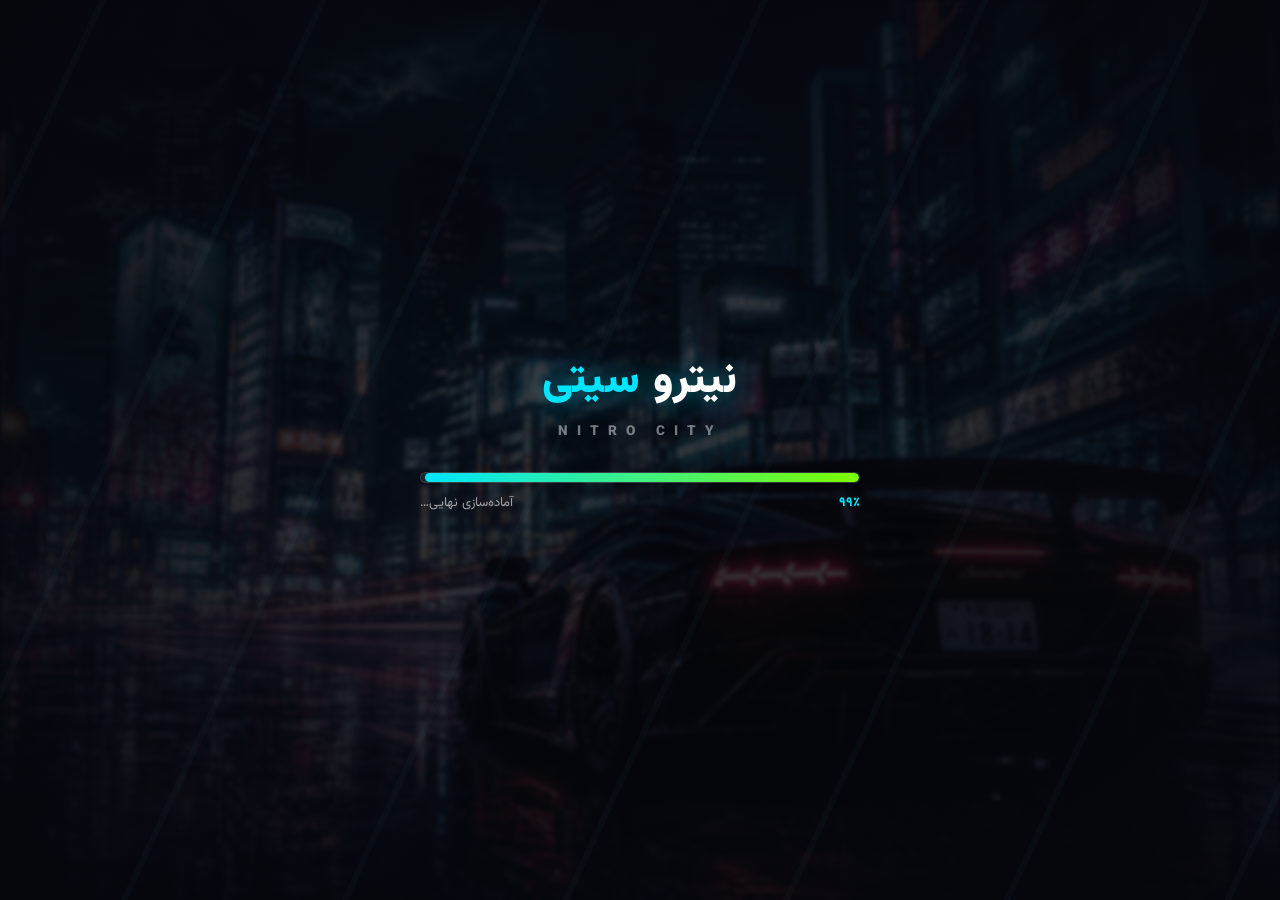
==== commit f9f49fb0: "افزودن صفحهٔ بارگذاری با نوار پیشرفت و حالت چالش - صفحهٔ ورود سینمایی با نوار پیشرفت، وضعیت مرحله‌ای" ====
--- a/index.html
+++ b/index.html
@@ -15,38 +15,24 @@
 <body>
 <div id="app">
 
-  <!-- ============ صفحهٔ بارگذاری (نوار پیشرفت ورود به بازی) ============ -->
-  <section id="screen-loader" class="screen visible">
-    <div class="loader-bg"></div>
-    <div class="loader-shade"></div>
-    <div class="loader-content">
-      <div class="loader-logo">نیترو <em>سیتی</em></div>
-      <div class="loader-sub">NITRO CITY · پادشاه خیابان‌ها شو</div>
-
-      <div class="loader-bar-wrap">
-        <div class="loader-bar-info">
-          <span id="loader-status">در حال آماده‌سازی موتور سه‌بعدی…</span>
-          <span id="loader-percent">۰٪</span>
-        </div>
-        <div class="loader-bar"><i id="loader-fill"></i><span class="loader-bar-glow"></span></div>
-      </div>
-
-      <div class="loader-scene">
-        <!-- صحنهٔ سه‌بعدی ماشین هنگام ورود -->
-        <canvas id="loader-canvas"></canvas>
-      </div>
-
-      <button id="btn-enter" class="btn btn-primary btn-enter" disabled>
-        <span class="btn-icon">🏁</span>
-        <span class="btn-text">ورود به بازی<small>آماده‌سازی کامل شد — بزن بریم!</small></span>
-      </button>
-      <div id="btn-enter-skip" class="loader-skip hidden">رد کردن و ورود سریع ←</div>
-      <div class="loader-tip" id="loader-tip">💡 نکته: با Space می‌توانید دریفت بزنید و امتیاز بگیرید.</div>
-    </div>
-  </section>
+  <!-- ============ صفحهٔ بارگذاری (نوار پیشرفت) ============ -->
+  <div id="loading-screen" class="loading-screen">
+    <div class="loading-bg"></div>
+    <div class="loading-vignette"></div>
+    <div class="loading-speed-lines" aria-hidden="true"></div>
+    <div class="loading-content">
+      <div class="loading-logo">نیترو <em>سیتی</em></div>
+      <div class="loading-logo-en">NITRO&nbsp;CITY</div>
+      <div class="loading-bar-wrap">
+        <div class="loading-bar"><div id="loading-fill" class="loading-fill"></div></div>
+        <div class="loading-meta"><span id="loading-pct">۰٪</span><span id="loading-status">بارگذاری موتور سه‌بعدی…</span></div>
+      </div>
+      <div class="loading-tip" id="loading-tip">در حال آماده‌سازی آسفالت…</div>
+    </div>
+  </div>
 
   <!-- ============ صفحهٔ اصلی ============ -->
-  <section id="screen-menu" class="screen">
+  <section id="screen-menu" class="screen visible">
     <div class="menu-bg"></div>
     <div class="menu-vignette"></div>
 
@@ -72,30 +58,33 @@
       <div class="tagline"><span class="neon-flicker">— پادشاه خیابان‌ها شو —</span></div>
 
       <div class="menu-buttons">
-        <div class="menu-grid main-grid">
-          <button id="btn-showroom" class="menu-tile tile-pink tile-main">
+        <button id="btn-start-race" class="btn btn-primary btn-huge">
+          <span class="btn-icon">🏁</span>
+          <span class="btn-text">شروع مسابقه<small>سه مسیر · سه زمان روز · رقابت با ۷ حریف هوشمند</small></span>
+        </button>
+        <button id="btn-challenge" class="btn btn-secondary btn-huge">
+          <span class="btn-icon">🎯</span>
+          <span class="btn-text">چالش<small>دریفت‌چالج و زمان‌آزمایی تک‌نفره · پاداش ویژه</small></span>
+        </button>
+        <div class="menu-grid">
+          <button id="btn-garage" class="menu-tile tile-cyan">
+            <span class="tile-icon">🔧</span>
+            <span class="tile-text">گاراژ<small>شخصی‌سازی، ارتقا و زیرنور</small></span>
+          </button>
+          <button id="btn-showroom" class="menu-tile tile-pink">
             <span class="tile-icon">🏎️</span>
-            <span class="tile-text">انتخاب خودرو<small>کلکسیون ۱۸ ماشین؛ خرید و انتخاب</small></span>
-            <span class="tile-badge">۱۸</span>
+            <span class="tile-text">نمایشگاه<small>کلکسیون ۱۸ ماشین؛ خرید و انتخاب</small></span>
           </button>
-          <button id="btn-garage" class="menu-tile tile-cyan tile-main">
-            <span class="tile-icon">🔧</span>
-            <span class="tile-text">گاراژ<small>رنگ، رینگ، لاستیک و ارتقا</small></span>
+          <button id="btn-records" class="menu-tile tile-gold">
+            <span class="tile-icon">🏆</span>
+            <span class="tile-text">رکوردها<small>بهترین زمان‌ها، بردها و آمار</small></span>
           </button>
-          <button id="btn-start-race" class="menu-tile tile-lime tile-main">
-            <span class="tile-icon">🏁</span>
-            <span class="tile-text">مسابقه و چالش<small>سه مسیر · ۶ چالش · ۷ حریف هوشمند</small></span>
-            <span class="tile-badge tile-badge-rate">RFC</span>
+          <button id="btn-achievements" class="menu-tile tile-violet">
+            <span class="tile-icon">🎖️</span>
+            <span class="tile-text">دستاوردها<small>مأموریت‌ها، کوله‌بار افتخار</small></span>
           </button>
-          <button id="btn-settings" class="menu-tile tile-violet tile-main">
-            <span class="tile-icon">⚙️</span>
-            <span class="tile-text">تنظیمات<small>گرافیک، دوربین، صدا و پیشرفت</small></span>
-          </button>
-        </div>
-        <div class="menu-secondary">
-          <button id="btn-records" class="mini-tile">🏆 رکوردها</button>
-          <button id="btn-achievements" class="mini-tile">🎖️ دستاوردها</button>
-        </div>
+        </div>
+        <button id="btn-settings" class="btn btn-ghost">⚙️ &nbsp;تنظیمات</button>
       </div>
     </div>
 
@@ -108,73 +97,37 @@
         <span><kbd>C</kbd> دوربین</span>·
         <span><kbd>Esc</kbd> توقف</span>
       </div>
-      <div class="menu-version">نسخهٔ ۱.۱ — موتور سه‌بعدی اختصاصی · چالش‌ها</div>
+      <div class="menu-version">نسخهٔ ۱.۰ — موتور سه‌بعدی اختصاصی</div>
     </footer>
   </section>
 
-  <!-- ============ انتخاب مسیر و مسابقه / چالش ============ -->
+  <!-- ============ انتخاب مسیر و مسابقه ============ -->
   <section id="screen-setup" class="screen">
     <header class="subtopbar">
       <button class="icon-btn back-btn" data-goto="menu" aria-label="بازگشت">←</button>
-      <h2 id="setup-title">انتخاب مسیر مسابقه</h2>
+      <h2>انتخاب مسیر مسابقه</h2>
       <div class="pill pill-coins">🪙 <span id="setup-coins">۰</span></div>
     </header>
 
     <div class="setup-scroll">
-      <div class="mode-switch" id="mode-switch">
-        <button class="mode-tab selected" data-mode="race">🏁 مسابقهٔ آزاد</button>
-        <button class="mode-tab" data-mode="challenge">🎯 چالش‌ها</button>
-      </div>
-
-      <!-- انتخاب چالش -->
-      <div id="challenge-panel" class="challenge-panel hidden">
-        <div class="challenge-head">
-          <div>
-            <h3 class="panel-title">🎯 چالش‌های نیترو سیتی</h3>
-            <p class="panel-sub">هر چالش یک هدف مشخص دارد؛ با تکمیل آن پاداش ویژه بگیرید. هدف‌ها بر اساس ماشین و سطح شما تنظیم می‌شوند.</p>
+      <div id="track-list" class="track-list"></div>
+
+      <div class="setup-options">
+        <div class="option-group">
+          <div class="option-title">🕒 زمان روز</div>
+          <div id="tod-list" class="choice-row"></div>
+        </div>
+        <div class="option-group">
+          <div class="option-title">🔄 تعداد دور</div>
+          <div id="laps-group" class="choice-row">
+            <button class="choice-chip" data-laps="1">۱ دور</button>
+            <button class="choice-chip selected" data-laps="2">۲ دور</button>
+            <button class="choice-chip" data-laps="3">۳ دور</button>
           </div>
-          <div id="challenge-done" class="challenge-done">۰ / ۰</div>
-        </div>
-        <div id="challenge-grid" class="challenge-grid"></div>
-        <div id="challenge-detail" class="challenge-detail hidden">
-          <div class="cd-left">
-            <div class="cd-title"><span id="cd-icon">🎯</span> <b id="cd-name">—</b></div>
-            <div class="cd-desc" id="cd-desc">—</div>
-            <div class="cd-goal-wrap">
-              <div class="cd-goal-row"><span>هدف</span><b id="cd-goal">—</b></div>
-              <div class="cd-bar"><i id="cd-bar-fill"></i></div>
-              <div class="cd-best" id="cd-best">هنوز تلاشی ثبت نشده</div>
-            </div>
-          </div>
-          <div class="cd-right">
-            <div class="cd-reward">🪙 <b id="cd-reward">۰</b><small> پاداش</small></div>
-            <div class="cd-meta" id="cd-meta">—</div>
-            <button id="btn-challenge-start" class="btn btn-primary btn-launch">شروع چالش! 🎯</button>
-          </div>
-        </div>
-      </div>
-
-      <!-- حالت مسابقهٔ آزاد -->
-      <div id="race-panel">
-        <div id="track-list" class="track-list"></div>
-
-        <div class="setup-options">
-          <div class="option-group">
-            <div class="option-title">🕒 زمان روز</div>
-            <div id="tod-list" class="choice-row"></div>
-          </div>
-          <div class="option-group">
-            <div class="option-title">🔄 تعداد دور</div>
-            <div id="laps-group" class="choice-row">
-              <button class="choice-chip" data-laps="1">۱ دور</button>
-              <button class="choice-chip selected" data-laps="2">۲ دور</button>
-              <button class="choice-chip" data-laps="3">۳ دور</button>
-            </div>
-          </div>
-          <div class="option-group">
-            <div class="option-title">🎚️ سختی</div>
-            <div id="diff-group" class="choice-row"></div>
-          </div>
+        </div>
+        <div class="option-group">
+          <div class="option-title">🎚️ سختی</div>
+          <div id="diff-group" class="choice-row"></div>
         </div>
       </div>
 
@@ -186,6 +139,57 @@
         </div>
         <button id="btn-change-car" class="btn btn-ghost small">تعویض ماشین</button>
         <button id="btn-launch" class="btn btn-primary btn-launch">استارت! 🟢</button>
+      </div>
+    </div>
+  </section>
+
+  <!-- ============ چالش‌ها ============ -->
+  <section id="screen-challenge" class="screen">
+    <header class="subtopbar">
+      <button class="icon-btn back-btn" data-goto="menu" aria-label="بازگشت">←</button>
+      <h2>🎯 چالش‌های نیترو سیتی</h2>
+      <div class="pill pill-coins">🪙 <span id="challenge-coins">۰</span></div>
+    </header>
+
+    <div class="setup-scroll challenge-body">
+      <div class="challenge-head">
+        <div>
+          <h3 class="panel-title">نوع چالش را انتخاب کنید</h3>
+          <p class="panel-sub">چالش‌ها تک‌نفره‌اند — بدون حریف، فقط تو و زمان. رکورد بزن، سکه جایزه بگیر.</p>
+        </div>
+      </div>
+
+      <div id="challenge-type-list" class="challenge-type-list"></div>
+
+      <div class="challenge-options">
+        <div class="option-group">
+          <div class="option-title">🗺️ مسیر</div>
+          <div id="challenge-track-list" class="track-list track-list-mini"></div>
+        </div>
+        <div class="challenge-options-row">
+          <div class="option-group">
+            <div class="option-title">🕒 زمان روز</div>
+            <div id="challenge-tod-list" class="choice-row"></div>
+          </div>
+          <div class="option-group challenge-brief" id="challenge-brief">
+            <div class="option-title">📋 شرح چالش</div>
+            <div id="challenge-desc" class="challenge-desc">—</div>
+            <div class="challenge-record">
+              <span id="challenge-best-label">بهترین رکورد شما</span>
+              <b id="challenge-best">—</b>
+            </div>
+          </div>
+        </div>
+      </div>
+
+      <div class="setup-car-bar">
+        <div class="setup-car-info">
+          <span class="setup-car-label">ماشین شما</span>
+          <strong id="challenge-car-name">—</strong>
+          <span id="challenge-car-class" class="class-badge">اسپرت</span>
+        </div>
+        <button id="btn-challenge-change-car" class="btn btn-ghost small">تعویض ماشین</button>
+        <button id="btn-challenge-launch" class="btn btn-primary btn-launch">شروع چالش! 🎯</button>
       </div>
     </div>
   </section>
@@ -339,18 +343,7 @@
       <div class="result-breakdown">
         <div class="result-row"><span>جایزهٔ رتبه <b id="result-place">۱</b>ام</span><span class="coin">🪙 <b id="result-place-coins">۰</b></span></div>
         <div class="result-row"><span>پاداش دریفت (<b id="result-drift-score">۰</b> امتیاز)</span><span class="coin">🪙 <b id="result-drift-coins">۰</b></span></div>
-        <div id="result-challenge-row" class="result-row hidden"><span id="result-challenge-label">پاداش چالش</span><span class="coin">🪙 <b id="result-challenge-coins">۰</b></span></div>
         <div class="result-row total"><span>مجموع دریافتی</span><span class="coin">🪙 <b id="result-total-coins">۰</b></span></div>
-      </div>
-
-      <div id="result-challenge-banner" class="result-challenge-banner hidden">
-        <div class="rcb-icon" id="rcb-icon">🎯</div>
-        <div class="rcb-body">
-          <div class="rcb-title" id="rcb-title">چالش تکمیل شد!</div>
-          <div class="rcb-desc" id="rcb-desc">—</div>
-          <div class="rcb-bar"><i id="rcb-bar-fill"></i></div>
-          <div class="rcb-progress" id="rcb-progress">—</div>
-        </div>
       </div>
 
       <div class="result-records">
@@ -371,6 +364,16 @@
     <div id="race-container"></div>
 
     <div id="hud">
+      <div id="hud-challenge" class="hud-challenge">
+        <div class="ch-icon" id="ch-icon">💨</div>
+        <div class="ch-info">
+          <div class="ch-objective" id="ch-objective">دریفت چالج</div>
+          <div class="ch-metric"><span id="ch-metric-val">۰</span><small id="ch-metric-unit">امتیاز</small></div>
+        </div>
+        <div class="ch-timer"><span id="ch-timer">۰:۸۰</span><small id="ch-timer-label">زمان</small></div>
+        <div class="ch-target"><small>هدف</small><span id="ch-target">۲۵۰۰</span></div>
+      </div>
+
       <div class="hud-top-right">
         <div class="hud-block">
           <div id="hud-pos-wrap" class="hud-pos-wrap"><span id="hud-pos">1</span><span class="hud-pos-total">/۸</span></div>
@@ -404,15 +407,6 @@
       </div>
 
       <canvas id="minimap" width="170" height="170" aria-hidden="true"></canvas>
-
-      <!-- کارت هدف چالش -->
-      <div id="hud-challenge" class="hud-challenge hidden">
-        <div class="hc-top"><span id="hc-icon">🎯</span> <b id="hc-name">چالش</b></div>
-        <div class="hc-row"><span>هدف</span><b id="hc-goal">—</b></div>
-        <div class="hc-bar"><i id="hc-bar-fill"></i></div>
-        <div class="hc-status" id="hc-status">—</div>
-      </div>
-
       <div id="hud-msg" class="hud-msg"></div>
       <div id="hud-drift" class="hud-drift">DRIFT +0</div>
     </div>
@@ -483,7 +477,6 @@
 <script src="js/world.js"></script>
 <script src="js/race.js"></script>
 <script src="js/ui.js"></script>
-<script src="js/loader.js"></script>
 <script src="js/main.js"></script>
 </body>
 </html>
--- a/css/style.css
+++ b/css/style.css
@@ -116,12 +116,12 @@
 @keyframes neonFlicker{0%,100%{opacity:1}92%{opacity:1}93%{opacity:.35}94%{opacity:1}96%{opacity:.5}97%{opacity:1}}
 
 .menu-buttons{display:flex;flex-direction:column;gap:14px;margin-top:34px;align-items:flex-start}
-/* تایل ویژهٔ «مسابقه و چالش» — درخشش و برق کشیده */
-#btn-start-race.menu-tile{overflow:hidden;animation:tilePulse 3.2s ease-in-out infinite}
-#btn-start-race.menu-tile::before{content:'';position:absolute;inset:0;background:linear-gradient(110deg,transparent 25%,rgba(255,255,255,.14) 42%,rgba(255,255,255,.26) 50%,rgba(255,255,255,.14) 58%,transparent 75%);transform:translateX(-120%);animation:ctaShine 4.2s ease-in-out infinite;pointer-events:none;z-index:1}
-#btn-start-race.menu-tile>*{position:relative;z-index:2}
-@keyframes ctaShine{0%,55%{transform:translateX(-120%)}100%{transform:translateX(120%)}}
-@keyframes tilePulse{0%,100%{box-shadow:0 8px 26px rgba(163,230,53,.16),inset 0 0 18px rgba(163,230,53,.06)}50%{box-shadow:0 12px 44px rgba(163,230,53,.4),inset 0 0 26px rgba(163,230,53,.13)}}
+#btn-settings{align-self:flex-start;padding:10px 26px;border-radius:12px}
+/* دکمهٔ اصلی با تپش نور + آیکون روی چیپ */
+#btn-start-race{position:relative;overflow:hidden;animation:ctaPulse 2.8s ease-in-out infinite}
+#btn-start-race::before{content:'';position:absolute;inset:0;background:linear-gradient(110deg,transparent 20%,rgba(255,255,255,.35) 42%,rgba(255,255,255,.55) 50%,rgba(255,255,255,.35) 58%,transparent 80%);transform:translateX(-120%);animation:ctaShine 3.6s ease-in-out infinite;pointer-events:none}
+@keyframes ctaShine{0%,60%{transform:translateX(-120%)}100%{transform:translateX(120%)}}
+@keyframes ctaPulse{0%,100%{box-shadow:0 10px 42px rgba(0,229,255,.35),0 0 0 1px rgba(0,229,255,.35)}50%{box-shadow:0 10px 64px rgba(0,229,255,.55),0 0 0 2px rgba(0,229,255,.6)}}
 .btn-icon{display:inline-flex;align-items:center;justify-content:center;width:46px;height:46px;border-radius:13px;background:rgba(0,0,0,.28);font-size:1.5rem;flex-shrink:0;filter:drop-shadow(0 2px 6px rgba(0,0,0,.4))}
 .btn-huge{display:flex;gap:14px;align-items:center}
 
@@ -484,150 +484,64 @@
   .result-buttons .btn{width:100%}
 }
 
-/* ============================================================
-   صفحهٔ بارگذاری — نوار پیشرفت ورود به بازی
-   ============================================================ */
-#screen-loader{display:flex;align-items:center;justify-content:center;overflow:hidden;background:#05070d}
-.loader-bg{position:absolute;inset:0;background:url('../assets/hero.jpg') center 34%/cover no-repeat;transform:scale(1.08);animation:heroDrift 34s ease-in-out infinite alternate;filter:saturate(1.15)}
-.loader-shade{position:absolute;inset:0;background:
-  radial-gradient(90% 70% at 50% 45%,rgba(5,7,13,.18) 0%,rgba(5,7,13,.72) 62%,rgba(5,7,13,.96) 100%),
-  linear-gradient(0deg,rgba(5,7,13,.96),rgba(5,7,13,.3) 55%,rgba(5,7,13,.85))}
-.loader-content{position:relative;z-index:2;display:flex;flex-direction:column;align-items:center;text-align:center;gap:16px;padding:26px;width:min(760px,94vw)}
-.loader-logo{font-size:clamp(2.6rem,7vw,4.6rem);font-weight:900;line-height:1.05;color:#fff;text-shadow:0 6px 40px rgba(0,0,0,.85),0 0 80px rgba(0,229,255,.4)}
-.loader-logo em{font-style:normal;background:linear-gradient(180deg,#a5f3ff,#00e5ff 45%,#0077ff);-webkit-background-clip:text;background-clip:text;-webkit-text-fill-color:transparent;filter:drop-shadow(0 4px 24px rgba(0,229,255,.55))}
-.loader-sub{font-size:clamp(.72rem,1.5vw,1rem);letter-spacing:.24em;color:#9fd8ea;font-weight:700;opacity:.9;margin-top:-6px}
-
-.loader-bar-wrap{width:100%;max-width:520px;margin-top:6px}
-.loader-bar-info{display:flex;justify-content:space-between;align-items:center;font-size:.8rem;font-weight:700;color:#bfeaff;margin-bottom:8px}
-#loader-percent{color:var(--cyan);font-size:1rem;font-variant-numeric:tabular-nums}
-.loader-bar{position:relative;height:12px;border-radius:999px;background:rgba(255,255,255,.08);border:1px solid rgba(0,229,255,.25);overflow:hidden;box-shadow:inset 0 2px 8px rgba(0,0,0,.6)}
-#loader-fill{position:absolute;top:0;bottom:0;right:0;width:0%;border-radius:999px;background:linear-gradient(90deg,#0077ff,#00e5ff 55%,#7ff0ff);box-shadow:0 0 18px rgba(0,229,255,.85),inset 0 1px 0 rgba(255,255,255,.7);transition:width .18s ease-out}
-#loader-fill::after{content:'';position:absolute;inset:0;background:repeating-linear-gradient(115deg,transparent 0 10px,rgba(255,255,255,.28) 10px 16px);animation:loaderStripe .8s linear infinite}
-@keyframes loaderStripe{from{transform:translateX(0)}to{transform:translateX(-26px)}}
-.loader-bar-glow{position:absolute;top:-8px;bottom:-8px;width:70px;background:radial-gradient(circle,rgba(0,229,255,.5),transparent 70%);right:0;animation:loaderGlow 1.6s ease-in-out infinite}
-@keyframes loaderGlow{0%,100%{opacity:.35}50%{opacity:.9}}
-
-.loader-scene{position:relative;width:100%;height:clamp(150px,26vh,240px);margin:-4px 0 -6px}
-#loader-canvas{width:100%;height:100%;display:block;filter:drop-shadow(0 24px 40px rgba(0,0,0,.6))}
-
-.btn-enter{padding:12px 26px;min-width:min(330px,86vw);justify-content:center;opacity:.55;cursor:not-allowed;transition:opacity .3s,transform .15s,box-shadow .2s}
-.btn-enter.ready{opacity:1;cursor:pointer;animation:enterPulse 2s ease-in-out infinite}
-@keyframes enterPulse{0%,100%{box-shadow:0 10px 34px rgba(0,229,255,.32),inset 0 1px 0 rgba(255,255,255,.6)}50%{box-shadow:0 12px 52px rgba(0,229,255,.7),inset 0 1px 0 rgba(255,255,255,.6)}}
-.loader-skip{font-size:.8rem;color:var(--muted);cursor:pointer;text-decoration:underline;text-underline-offset:3px}
-.loader-skip:hover{color:var(--cyan)}
-.loader-tip{font-size:.76rem;color:#8b93a7;max-width:460px;line-height:1.9;margin-top:2px;transition:opacity .4s}
-
-/* ============================================================
-   منوی اصلی — چهار منوی اصلی
-   ============================================================ */
-.main-grid{grid-template-columns:repeat(2,minmax(178px,1fr));gap:12px;width:100%;max-width:520px}
-.menu-tile.tile-main{flex-direction:column;align-items:flex-start;gap:8px;padding:16px 16px 15px;min-height:104px;justify-content:center}
-.menu-tile.tile-main .tile-icon{font-size:1.9rem;filter:drop-shadow(0 4px 12px rgba(0,0,0,.6))}
-.menu-tile.tile-main .tile-text{font-size:1.08rem;gap:3px}
-.menu-tile.tile-main .tile-text small{font-size:.7rem;line-height:1.7;opacity:.72;white-space:normal}
-.tile-badge{position:absolute;top:10px;left:10px;background:rgba(0,229,255,.16);border:1px solid rgba(0,229,255,.45);color:#a5f3ff;font-size:.66rem;font-weight:800;border-radius:999px;padding:2px 9px;letter-spacing:.4px}
-.tile-badge-rate{background:rgba(255,228,94,.14);border-color:rgba(255,228,94,.45);color:var(--yellow)}
-.tile-lime{border-color:rgba(163,230,53,.32)}
-.tile-lime:hover{box-shadow:0 10px 34px rgba(163,230,53,.26),inset 0 0 24px rgba(163,230,53,.1)}
-.tile-violet{border-color:rgba(167,139,250,.3)}
-.tile-violet:hover{box-shadow:0 10px 34px rgba(167,139,250,.26),inset 0 0 24px rgba(167,139,250,.12)}
-.tile-gold{border-color:rgba(255,228,94,.28)}
-.tile-gold:hover{box-shadow:0 10px 34px rgba(255,228,94,.24),inset 0 0 24px rgba(255,228,94,.1)}
-.tile-pink{border-color:rgba(255,47,214,.3)}
-.menu-secondary{display:flex;gap:10px;flex-wrap:wrap;margin-top:2px}
-.mini-tile{font-family:var(--font);background:rgba(255,255,255,.045);border:1px solid rgba(255,255,255,.12);color:var(--muted);border-radius:12px;padding:9px 16px;font-size:.82rem;font-weight:700;cursor:pointer;transition:.18s}
-.mini-tile:hover{color:var(--text);border-color:rgba(0,229,255,.4);background:rgba(0,229,255,.07)}
-
-/* ============================================================
-   سوییچ حالت مسابقه / چالش
-   ============================================================ */
-.mode-switch{display:inline-flex;gap:6px;padding:5px;border-radius:14px;background:rgba(12,16,26,.8);border:1px solid rgba(255,255,255,.1);margin-bottom:14px;backdrop-filter:blur(10px)}
-.mode-tab{font-family:var(--font);border:none;background:transparent;color:var(--muted);font-weight:800;font-size:.9rem;padding:9px 20px;border-radius:10px;cursor:pointer;transition:.18s}
-.mode-tab:hover{color:var(--text)}
-.mode-tab.selected{background:linear-gradient(140deg,rgba(0,229,255,.24),rgba(0,119,255,.16));color:#a5f3ff;box-shadow:0 0 18px rgba(0,229,255,.25)}
-
-.challenge-panel{display:flex;flex-direction:column;gap:16px}
-.challenge-head{display:flex;justify-content:space-between;align-items:flex-start;gap:14px;flex-wrap:wrap}
-.challenge-done{font-weight:900;font-size:1.05rem;color:var(--yellow);background:rgba(255,228,94,.1);border:1px solid rgba(255,228,94,.35);border-radius:999px;padding:7px 18px;white-space:nowrap}
-.challenge-grid{display:grid;grid-template-columns:repeat(auto-fill,minmax(228px,1fr));gap:12px}
-.challenge-card{position:relative;text-align:right;font-family:var(--font);color:var(--text);background:var(--panel);border:1px solid var(--panel-border);border-radius:16px;padding:16px 16px 14px;cursor:pointer;transition:.2s;display:flex;flex-direction:column;gap:8px;backdrop-filter:blur(10px);overflow:hidden}
-.challenge-card:hover{transform:translateY(-3px);border-color:var(--panel-border-strong);box-shadow:0 16px 44px rgba(0,229,255,.14)}
-.challenge-card.selected{border-color:var(--cyan);box-shadow:0 0 0 2px var(--cyan),0 18px 50px rgba(0,229,255,.24)}
-.challenge-card.done{border-color:rgba(52,211,153,.5);background:linear-gradient(160deg,rgba(52,211,153,.09),rgba(15,19,32,.8))}
-.challenge-card.done::after{content:'✓ تکمیل';position:absolute;top:12px;left:12px;background:rgba(52,211,153,.2);border:1px solid rgba(52,211,153,.55);color:#6ee7b7;font-size:.66rem;font-weight:800;border-radius:999px;padding:2px 9px}
-.cc-top{display:flex;align-items:center;gap:9px}
-.cc-icon{font-size:1.55rem;line-height:1;filter:drop-shadow(0 4px 10px rgba(0,0,0,.55))}
-.cc-name{font-weight:800;font-size:1rem;line-height:1.35}
-.cc-goal{font-size:.78rem;color:#a5f3ff;font-weight:700}
-.cc-desc{font-size:.72rem;color:var(--muted);line-height:1.85;min-height:2.6em}
-.cc-foot{display:flex;justify-content:space-between;align-items:center;font-size:.7rem;color:var(--muted);border-top:1px solid rgba(255,255,255,.07);padding-top:8px;margin-top:2px}
-.cc-reward{color:var(--yellow);font-weight:800}
-.cc-diff{font-weight:700}
-.cc-bar{height:5px;border-radius:99px;background:rgba(255,255,255,.09);overflow:hidden}
-.cc-bar>i{display:block;height:100%;border-radius:99px;background:linear-gradient(90deg,#00b3ff,#00e5ff);box-shadow:0 0 10px rgba(0,229,255,.6);transition:width .4s}
-.challenge-card.done .cc-bar>i{background:linear-gradient(90deg,#10b981,#6ee7b7);box-shadow:0 0 10px rgba(52,211,153,.6)}
-
-.challenge-detail{display:flex;justify-content:space-between;gap:20px;flex-wrap:wrap;background:linear-gradient(150deg,rgba(0,229,255,.07),rgba(15,19,32,.85));border:1px solid var(--panel-border-strong);border-radius:18px;padding:18px 20px;backdrop-filter:blur(12px)}
-.cd-left{flex:1;min-width:260px;display:flex;flex-direction:column;gap:10px}
-.cd-title{font-size:1.15rem;display:flex;align-items:center;gap:8px}
-.cd-desc{font-size:.82rem;color:var(--muted);line-height:1.9}
-.cd-goal-wrap{display:flex;flex-direction:column;gap:6px}
-.cd-goal-row{display:flex;justify-content:space-between;font-size:.8rem;font-weight:700;color:#bfeaff}
-.cd-bar{height:8px;border-radius:99px;background:rgba(255,255,255,.09);overflow:hidden}
-.cd-bar>i{display:block;height:100%;width:0%;border-radius:99px;background:linear-gradient(90deg,#00b3ff,#00e5ff,#7ff0ff);box-shadow:0 0 12px rgba(0,229,255,.7);transition:width .5s}
-.cd-best{font-size:.72rem;color:var(--muted)}
-.cd-right{display:flex;flex-direction:column;align-items:flex-start;justify-content:center;gap:10px;min-width:210px}
-.cd-reward{font-size:1.3rem;font-weight:900;color:var(--yellow)}
-.cd-reward b{font-size:1.5rem}
-.cd-reward small{font-size:.72rem;font-weight:700;color:var(--muted)}
-.cd-meta{font-size:.72rem;color:var(--muted);line-height:1.9}
-.cd-right .btn-launch{width:100%}
-
-/* ============================================================
-   HUD هدف چالش
-   ============================================================ */
-.hud-challenge{position:absolute;top:96px;right:16px;width:238px;background:rgba(6,9,17,.72);backdrop-filter:blur(12px);border:1px solid rgba(0,229,255,.28);border-radius:16px;padding:11px 14px 12px;display:flex;flex-direction:column;gap:7px;box-shadow:0 10px 34px rgba(0,0,0,.45)}
-.hc-top{font-size:.84rem;font-weight:800;display:flex;align-items:center;gap:7px;color:#bfeaff}
-.hc-row{display:flex;justify-content:space-between;font-size:.74rem;color:var(--muted);font-weight:700}
-.hc-row b{color:#fff}
-.hc-bar{height:6px;border-radius:99px;background:rgba(255,255,255,.1);overflow:hidden}
-.hc-bar>i{display:block;height:100%;width:0%;border-radius:99px;background:linear-gradient(90deg,#00b3ff,#00e5ff);box-shadow:0 0 10px rgba(0,229,255,.7);transition:width .25s}
-.hc-status{font-size:.7rem;color:var(--muted);font-weight:700}
-.hud-challenge.failing{border-color:rgba(255,93,93,.5)}
-.hud-challenge.failing .hc-bar>i{background:linear-gradient(90deg,#ff5d5d,#ff9b9b);box-shadow:0 0 10px rgba(255,93,93,.7)}
-.hud-challenge.done{border-color:rgba(52,211,153,.6);box-shadow:0 0 30px rgba(52,211,153,.3)}
-.hud-challenge.done .hc-status{color:#6ee7b7}
-
-/* ============================================================
-   نتایج چالش
-   ============================================================ */
-.result-challenge-banner{display:flex;align-items:center;gap:16px;background:linear-gradient(150deg,rgba(0,229,255,.1),rgba(15,19,32,.7));border:1px solid rgba(0,229,255,.35);border-radius:16px;padding:14px 18px;text-align:right;margin:4px 0 8px}
-.result-challenge-banner.win{background:linear-gradient(150deg,rgba(52,211,153,.14),rgba(15,19,32,.7));border-color:rgba(52,211,153,.5)}
-.result-challenge-banner.lose{background:linear-gradient(150deg,rgba(255,93,93,.1),rgba(15,19,32,.7));border-color:rgba(255,93,93,.4)}
-.rcb-icon{font-size:2.2rem;line-height:1;flex-shrink:0}
-.rcb-body{flex:1;display:flex;flex-direction:column;gap:5px;min-width:0}
-.rcb-title{font-weight:900;font-size:1.02rem}
-.rcb-desc{font-size:.74rem;color:var(--muted);line-height:1.8}
-.rcb-bar{height:6px;border-radius:99px;background:rgba(255,255,255,.1);overflow:hidden;margin-top:2px}
-.rcb-bar>i{display:block;height:100%;width:0%;border-radius:99px;background:linear-gradient(90deg,#00b3ff,#00e5ff);transition:width .6s}
-.result-challenge-banner.win .rcb-bar>i{background:linear-gradient(90deg,#10b981,#6ee7b7)}
-.rcb-progress{font-size:.7rem;color:var(--muted);font-weight:700}
-
-@media (max-width:720px){
-  .main-grid{grid-template-columns:1fr 1fr;gap:9px}
-  .menu-tile.tile-main{min-height:92px;padding:12px}
-  .menu-tile.tile-main .tile-text{font-size:.94rem}
-  .menu-tile.tile-main .tile-text small{display:none}
-  .hud-challenge{top:auto;bottom:170px;right:10px;width:172px;padding:8px 11px}
-  .hc-top{font-size:.74rem}
-  .challenge-detail{padding:14px}
-  .cd-right{width:100%;min-width:0}
-  .loader-scene{height:clamp(120px,20vh,170px)}
-  .menu-secondary{justify-content:center}
-}
-
-/* خروج صفحهٔ بارگذاری */
-#screen-loader.loader-leaving{animation:loaderOut .62s ease forwards}
-@keyframes loaderOut{0%{opacity:1;transform:scale(1)}100%{opacity:0;transform:scale(1.06)}}
-#screen-loader.loader-leaving .loader-content{animation:loaderContentOut .5s ease forwards}
-@keyframes loaderContentOut{0%{opacity:1;transform:translateY(0)}100%{opacity:0;transform:translateY(-18px)}}
+/* ============ صفحهٔ بارگذاری ============ */
+.loading-screen{position:fixed;inset:0;z-index:9000;display:flex;align-items:center;justify-content:center;background:var(--bg);transition:opacity .6s ease,visibility .6s}
+.loading-screen.hide{opacity:0;visibility:hidden;pointer-events:none}
+.loading-bg{position:absolute;inset:0;background:url('../assets/hero.jpg') center 30%/cover no-repeat;opacity:.20;filter:saturate(.7) blur(2px)}
+.loading-vignette{position:absolute;inset:0;background:radial-gradient(ellipse at center,transparent 28%,rgba(5,7,13,.94) 100%)}
+.loading-speed-lines{position:absolute;inset:0;z-index:1;opacity:.4;background:repeating-linear-gradient(115deg,transparent 0 90px,rgba(140,235,255,.06) 90px 96px,transparent 96px 200px);animation:linesSlide 2.6s linear infinite}
+.loading-content{position:relative;z-index:2;text-align:center;width:min(440px,90vw)}
+.loading-logo{font-family:var(--font);font-weight:900;font-size:2.7rem;color:#fff;letter-spacing:1px;text-shadow:0 0 26px rgba(0,229,255,.55);animation:neonFlicker 4s infinite}
+.loading-logo em{color:var(--cyan);font-style:normal}
+.loading-logo-en{font-weight:900;letter-spacing:9px;font-size:.85rem;color:rgba(255,255,255,.45);margin-top:6px}
+.loading-bar-wrap{margin-top:30px}
+.loading-bar{height:11px;border-radius:99px;background:rgba(255,255,255,.08);border:1px solid rgba(255,255,255,.12);overflow:hidden;box-shadow:inset 0 0 10px rgba(0,0,0,.55)}
+.loading-fill{height:100%;width:0%;border-radius:99px;background:linear-gradient(90deg,var(--cyan),#7CFC00);box-shadow:0 0 18px rgba(0,229,255,.75);transition:width .18s ease}
+.loading-meta{display:flex;justify-content:space-between;margin-top:10px;font-size:.82rem;color:rgba(255,255,255,.6);font-family:var(--font)}
+#loading-pct{color:var(--cyan);font-weight:800}
+.loading-tip{margin-top:18px;font-size:.85rem;color:rgba(255,255,255,.5);font-family:var(--font);min-height:1.3em;transition:opacity .25s}
+
+/* ============ چالش‌ها ============ */
+.challenge-body{max-width:1100px;margin:0 auto;width:100%}
+.challenge-head{display:flex;justify-content:space-between;align-items:flex-end;margin-bottom:14px;gap:12px;flex-wrap:wrap}
+.challenge-type-list{display:grid;grid-template-columns:1fr 1fr;gap:16px;margin-bottom:8px}
+.challenge-type-card{position:relative;background:var(--panel);border:1px solid var(--panel-border);border-radius:var(--radius);padding:18px 18px 16px;cursor:pointer;transition:.22s;backdrop-filter:blur(10px);overflow:hidden;text-align:right;font-family:var(--font);color:var(--text)}
+.challenge-type-card::after{content:'';position:absolute;inset:0;opacity:0;transition:.25s;pointer-events:none;background:radial-gradient(circle at 0% 0%,rgba(255,47,214,.10),transparent 60%)}
+.challenge-type-card:hover{transform:translateY(-4px);border-color:var(--panel-border-strong)}
+.challenge-type-card.selected{border-color:var(--magenta);box-shadow:0 0 0 2px var(--magenta),0 22px 60px rgba(255,47,214,.18)}
+.challenge-type-card.selected::after{opacity:1}
+.challenge-type-card .ct-icon{font-size:2.2rem;line-height:1}
+.challenge-type-card .ct-name{font-weight:900;font-size:1.2rem;margin-top:8px}
+.challenge-type-card .ct-tag{display:inline-block;font-size:.72rem;font-weight:700;color:var(--cyan);background:rgba(0,229,255,.12);border:1px solid rgba(0,229,255,.3);padding:2px 9px;border-radius:99px;margin-top:6px}
+.challenge-type-card .ct-desc{color:var(--muted);font-size:.86rem;margin-top:8px;line-height:1.5}
+.challenge-type-card .ct-reward{margin-top:10px;font-size:.82rem;color:var(--yellow);font-weight:700}
+.challenge-options{display:flex;flex-direction:column;gap:18px;margin-top:16px}
+.challenge-options-row{display:grid;grid-template-columns:.9fr 1.4fr;gap:18px}
+.track-list-mini{grid-template-columns:repeat(3,1fr);gap:12px}
+.track-list-mini .track-card{padding:12px 13px}
+.track-list-mini .track-canvas{display:none}
+.track-list-mini .track-en{display:none}
+.track-list-mini .track-desc{display:none}
+.track-list-mini .track-name{font-size:1rem}
+.challenge-brief .option-title{margin-bottom:8px}
+.challenge-desc{background:rgba(255,255,255,.03);border:1px solid var(--panel-border);border-radius:12px;padding:12px 14px;font-size:.88rem;line-height:1.6;color:var(--text);min-height:84px}
+.challenge-record{display:flex;justify-content:space-between;align-items:center;margin-top:12px;background:rgba(255,228,94,.07);border:1px solid rgba(255,228,94,.25);border-radius:12px;padding:9px 14px;font-size:.85rem;color:var(--muted)}
+.challenge-record b{color:var(--yellow);font-size:1.05rem}
+@media (max-width:820px){.challenge-type-list{grid-template-columns:1fr}.challenge-options-row{grid-template-columns:1fr}.track-list-mini{grid-template-columns:1fr}}
+
+/* ============ HUD چالش ============ */
+.hud-challenge{position:absolute;top:12px;left:50%;transform:translateX(-50%);display:none;align-items:center;gap:14px;background:rgba(8,11,20,.82);border:1px solid var(--panel-border-strong);border-radius:16px;padding:8px 16px;backdrop-filter:blur(10px);box-shadow:0 8px 30px rgba(0,0,0,.5);z-index:6;font-family:var(--font);pointer-events:none}
+#hud.challenge-mode .hud-challenge{display:flex}
+#hud.challenge-mode .hud-top-right{display:none}
+.hud-challenge .ch-icon{font-size:1.5rem}
+.hud-challenge .ch-info{text-align:right}
+.hud-challenge .ch-objective{font-weight:800;font-size:.92rem;color:#fff;white-space:nowrap}
+.hud-challenge .ch-metric{font-weight:900;font-size:1.5rem;color:var(--cyan);line-height:1}
+.hud-challenge .ch-metric small{font-size:.7rem;color:var(--muted);font-weight:600;margin-right:4px}
+.hud-challenge .ch-timer{text-align:center;border-right:1px solid rgba(255,255,255,.12);padding-right:14px}
+.hud-challenge .ch-timer span{font-weight:900;font-size:1.4rem;color:var(--yellow);font-variant-numeric:tabular-nums}
+.hud-challenge .ch-timer small,.hud-challenge .ch-target small{display:block;font-size:.62rem;color:var(--muted);font-weight:600;margin-top:1px}
+.hud-challenge .ch-target{text-align:center}
+.hud-challenge .ch-target span{font-weight:800;font-size:1.05rem;color:#fff}
+.hud-challenge .ch-timer.warn span{color:var(--red);animation:neonFlicker .6s infinite}
+@media (max-width:560px){.hud-challenge{gap:8px;padding:6px 10px}.hud-challenge .ch-metric{font-size:1.1rem}.hud-challenge .ch-timer span{font-size:1.05rem}.hud-challenge .ch-objective{font-size:.78rem}.hud-challenge .ch-target{display:none}}
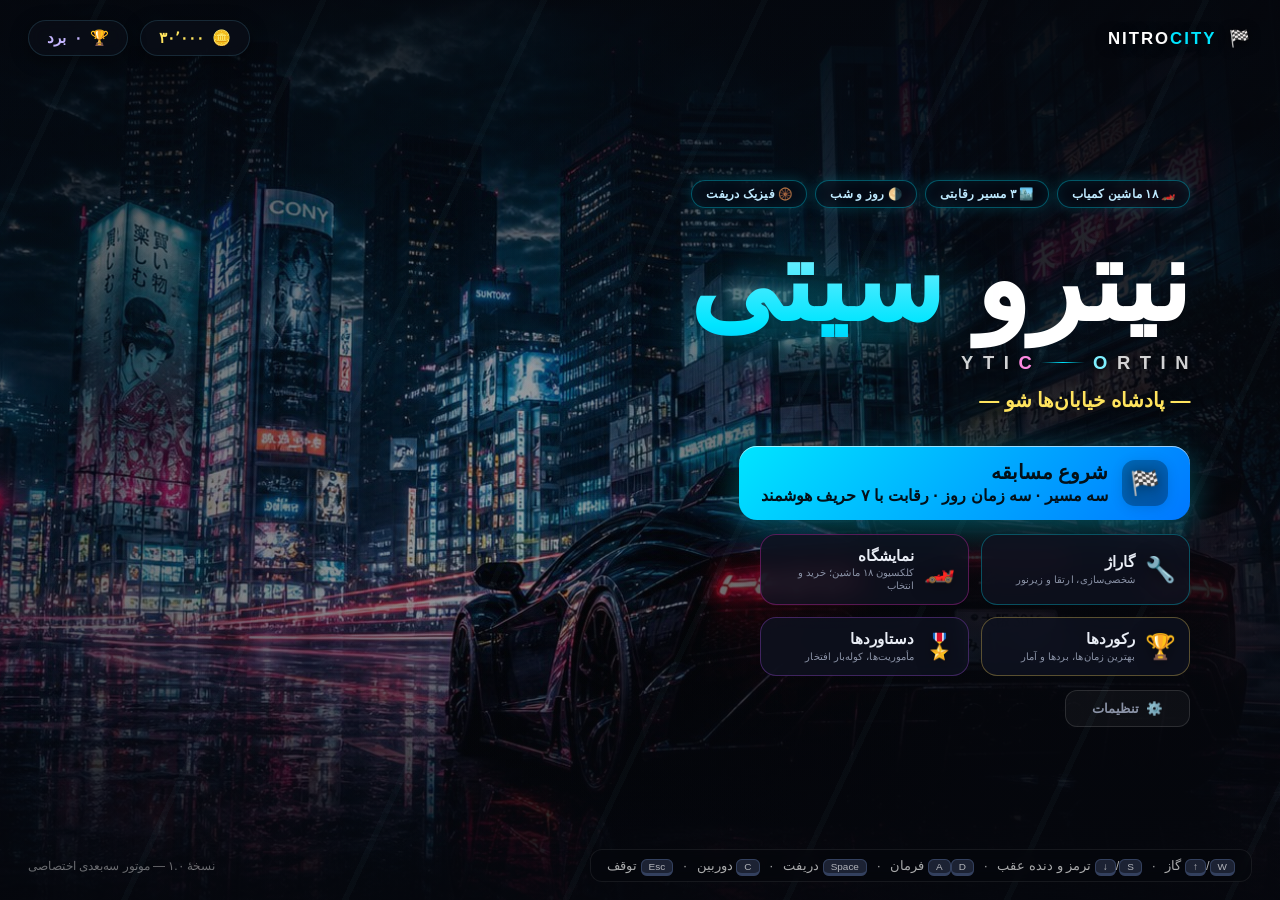
==== commit ec4ebf01: "Build standalone Nitro City racing game Co-authored-by: arena-agent <297053741+arena-agent@users.nor" ====
--- a/index.html
+++ b/index.html
@@ -4,32 +4,556 @@
 <meta charset="UTF-8">
 <meta name="viewport" content="width=device-width, initial-scale=1.0, maximum-scale=1.0, user-scalable=no">
 <meta name="theme-color" content="#05070d">
-<meta name="description" content="نیترو سیتی — بازی ماشین‌سواری سه‌بعدی حرفه‌ای با ۱۸ خودروی اسپرت، مسابقه‌ای، لوکس، کلاسیک و هایپر، سه مسیر مسابقه و شخصی‌سازی کامل.">
-<title>نیترو سیتی | Nitro City — مسابقهٔ سه‌بعدی ماشین‌ها</title>
+<meta name="description" content="نیترو سیتی — بازی مسابقه‌ای سه‌بعدی مستقل در یک فایل HTML؛ انتخاب ماشین، سه مسیر و کنترل گاز و ترمز روی صفحه.">
+<title>نیترو سیتی | بازی مسابقه‌ای مستقل</title>
 <link rel="icon" href="data:image/svg+xml,<svg xmlns=%22http://www.w3.org/2000/svg%22 viewBox=%220 0 100 100%22><text y=%22.9em%22 font-size=%2290%22>🏁</text></svg>">
-<link rel="preconnect" href="https://fonts.googleapis.com">
-<link rel="preconnect" href="https://fonts.gstatic.com" crossorigin>
-<link href="https://fonts.googleapis.com/css2?family=Vazirmatn:wght@400;600;800;900&display=swap" rel="stylesheet">
-<link rel="stylesheet" href="css/style.css">
+<style>
+/* تمام استایل‌ها و تصویر پس‌زمینه داخل همین فایل قرار دارند. */
+/* ============================================================
+   NIRO CITY — استایل کامل بازی (تاریک · نئون · RTL)
+   ============================================================ */
+:root{
+  --bg:#05070d;
+  --bg-2:#0a0e18;
+  --panel:rgba(15,19,32,.78);
+  --panel-solid:#10141f;
+  --panel-border:rgba(120,220,255,.14);
+  --panel-border-strong:rgba(0,229,255,.35);
+  --text:#e9edf5;
+  --muted:#8b93a7;
+  --cyan:#00e5ff;
+  --cyan-dim:#0e6e80;
+  --magenta:#ff2fd6;
+  --yellow:#ffe45e;
+  --orange:#ff7a1a;
+  --green:#34d399;
+  --red:#ff5d5d;
+  --shadow:0 18px 60px rgba(0,0,0,.55);
+  --radius:18px;
+  --font:'Vazirmatn',Tahoma,sans-serif;
+}
+*{margin:0;padding:0;box-sizing:border-box;-webkit-tap-highlight-color:transparent}
+html,body{height:100%;overflow:hidden;background:var(--bg)}
+body{font-family:var(--font);color:var(--text);user-select:none}
+#app{position:fixed;inset:0;overflow:hidden}
+.hidden{display:none !important}
+b,strong{font-weight:800}
+kbd{background:#1c2233;border:1px solid #33405e;border-bottom-width:3px;border-radius:6px;padding:1px 7px;font-size:.78em;font-family:inherit}
+
+/* ============ اسکرین‌ها ============ */
+.screen{position:absolute;inset:0;opacity:0;visibility:hidden;pointer-events:none;transition:opacity .38s ease,visibility .38s;overflow:hidden}
+.screen.visible{opacity:1;visibility:visible;pointer-events:auto}
+
+/* ============ دکمه‌ها ============ */
+.btn{font-family:var(--font);cursor:pointer;border:none;border-radius:14px;color:var(--text);display:inline-flex;align-items:center;gap:12px;justify-content:center;transition:transform .15s,box-shadow .15s,filter .15s;position:relative;white-space:nowrap}
+.btn:active{transform:scale(.965)}
+.btn-primary{background:linear-gradient(135deg,#00e5ff 0%,#00b3ff 45%,#0077ff 100%);color:#031018;font-weight:900;box-shadow:0 10px 34px rgba(0,229,255,.32),inset 0 1px 0 rgba(255,255,255,.6)}
+.btn-primary:hover{transform:translateY(-2px);box-shadow:0 14px 44px rgba(0,229,255,.45),inset 0 1px 0 rgba(255,255,255,.6);filter:brightness(1.06)}
+.btn-secondary{background:linear-gradient(160deg,rgba(255,47,214,.16),rgba(0,229,255,.10));border:1px solid rgba(255,47,214,.35);color:#ffd7f4;font-weight:800;box-shadow:0 8px 26px rgba(255,47,214,.12)}
+.btn-secondary:hover{border-color:var(--magenta);transform:translateY(-2px);box-shadow:0 12px 34px rgba(255,47,214,.28)}
+.btn-ghost{background:rgba(255,255,255,.04);border:1px solid rgba(255,255,255,.12);color:var(--muted);font-weight:600}
+.btn-ghost:hover{color:var(--text);border-color:rgba(255,255,255,.3)}
+.btn-danger{background:linear-gradient(160deg,#3a0d12,#20060a);border:1px solid rgba(255,93,93,.4);color:#ffb1b1;font-weight:700;padding:12px 18px;width:100%;margin-top:14px}
+.btn-danger:hover{border-color:var(--red);color:#fff}
+.btn-huge{padding:14px 22px;min-width:min(430px,92vw);justify-content:flex-start;text-align:right;border-radius:18px}
+.btn-text{display:flex;flex-direction:column;align-items:flex-start;line-height:1.25;font-size:1.22rem}
+.btn-big{font-size:1.2rem;padding:16px 30px}
+.btn.small{padding:8px 14px;font-size:.85rem}
+.icon-btn{background:rgba(255,255,255,.05);border:1px solid rgba(255,255,255,.1);color:var(--text);width:44px;height:44px;border-radius:12px;font-size:1.35rem;cursor:pointer;transition:.15s;display:inline-flex;align-items:center;justify-content:center}
+.icon-btn:hover{border-color:var(--cyan);color:var(--cyan)}
+.back-btn{font-size:1.5rem}
+
+.pill{background:rgba(10,14,24,.72);backdrop-filter:blur(8px);border:1px solid var(--panel-border);border-radius:999px;padding:8px 18px;font-weight:800;font-size:.95rem;display:inline-flex;align-items:center;gap:8px;box-shadow:0 4px 18px rgba(0,0,0,.4)}
+.pill-coins{color:var(--yellow)}
+.pill-wins{color:#c4b5fd}
+
+/* ============ منوی اصلی ============ */
+#screen-menu{display:flex;flex-direction:column;overflow:hidden}
+.menu-bg{position:absolute;inset:0;background:url('[data-uri]